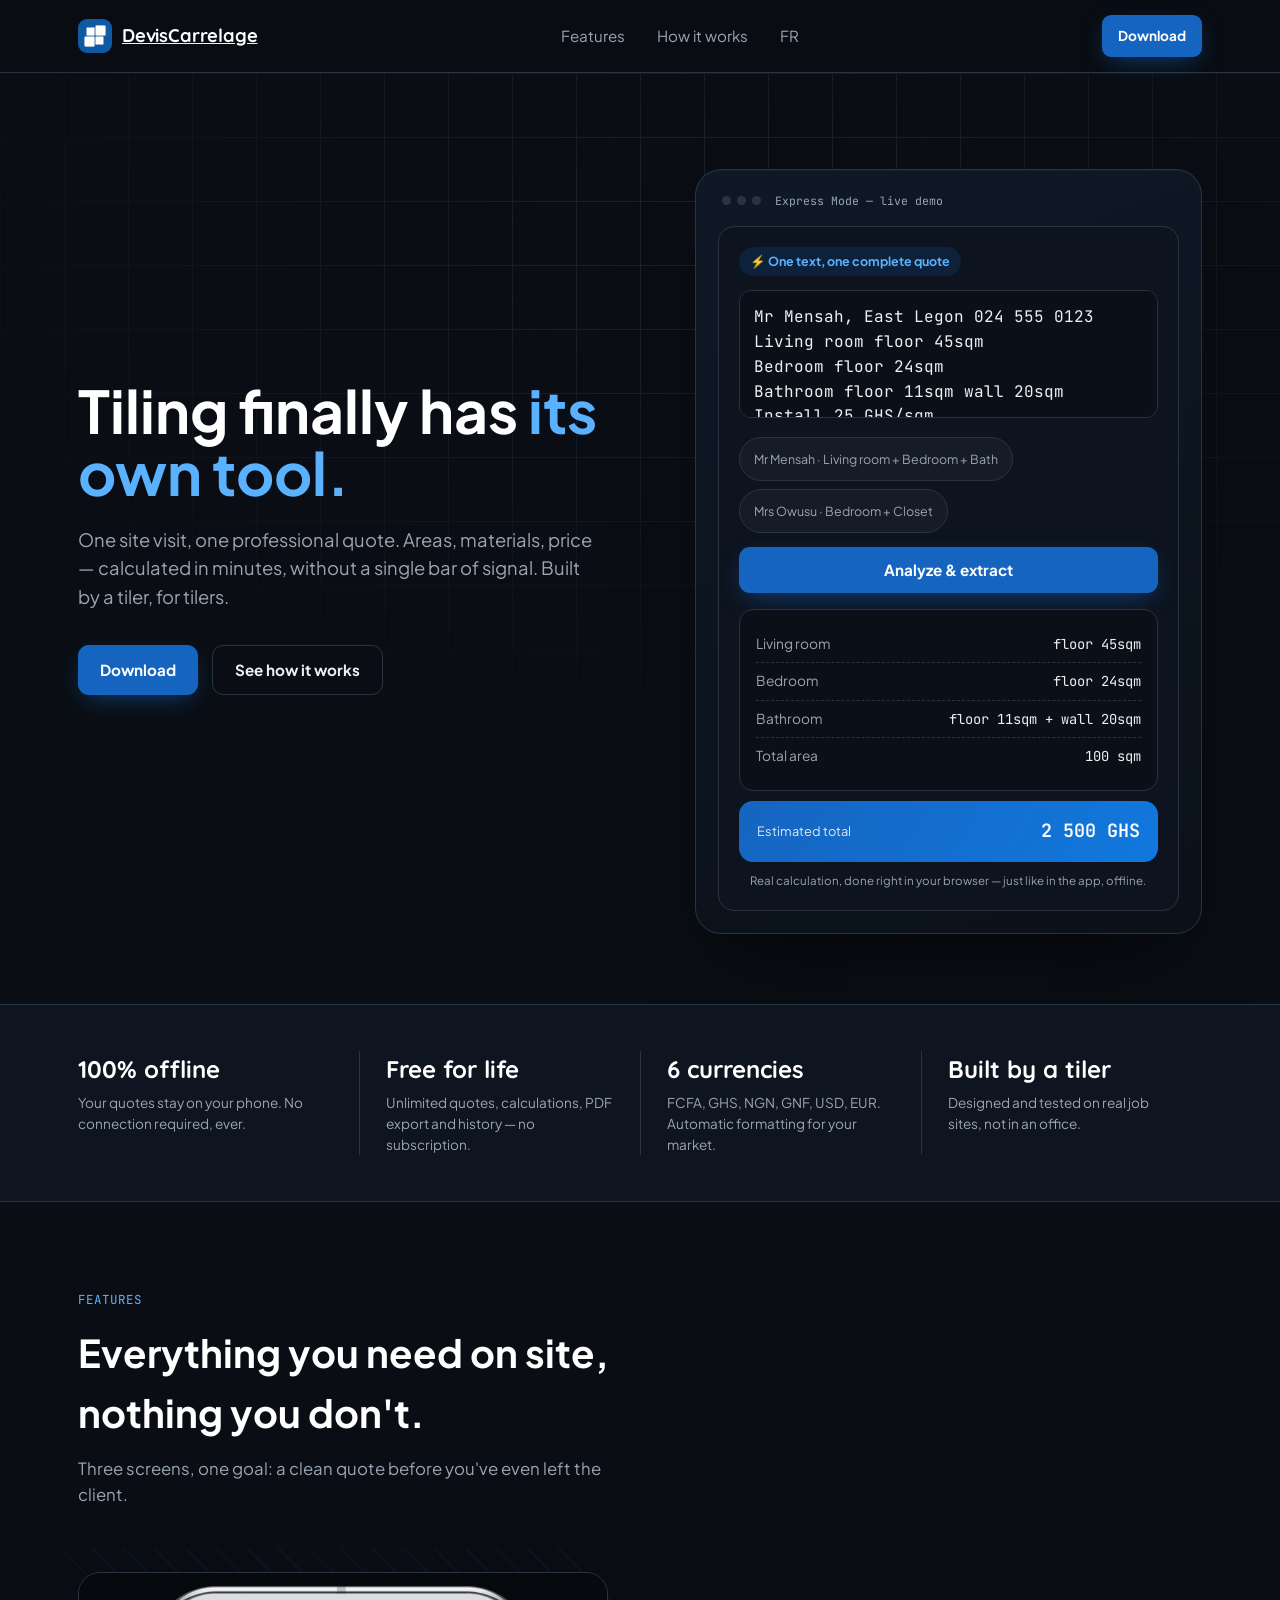
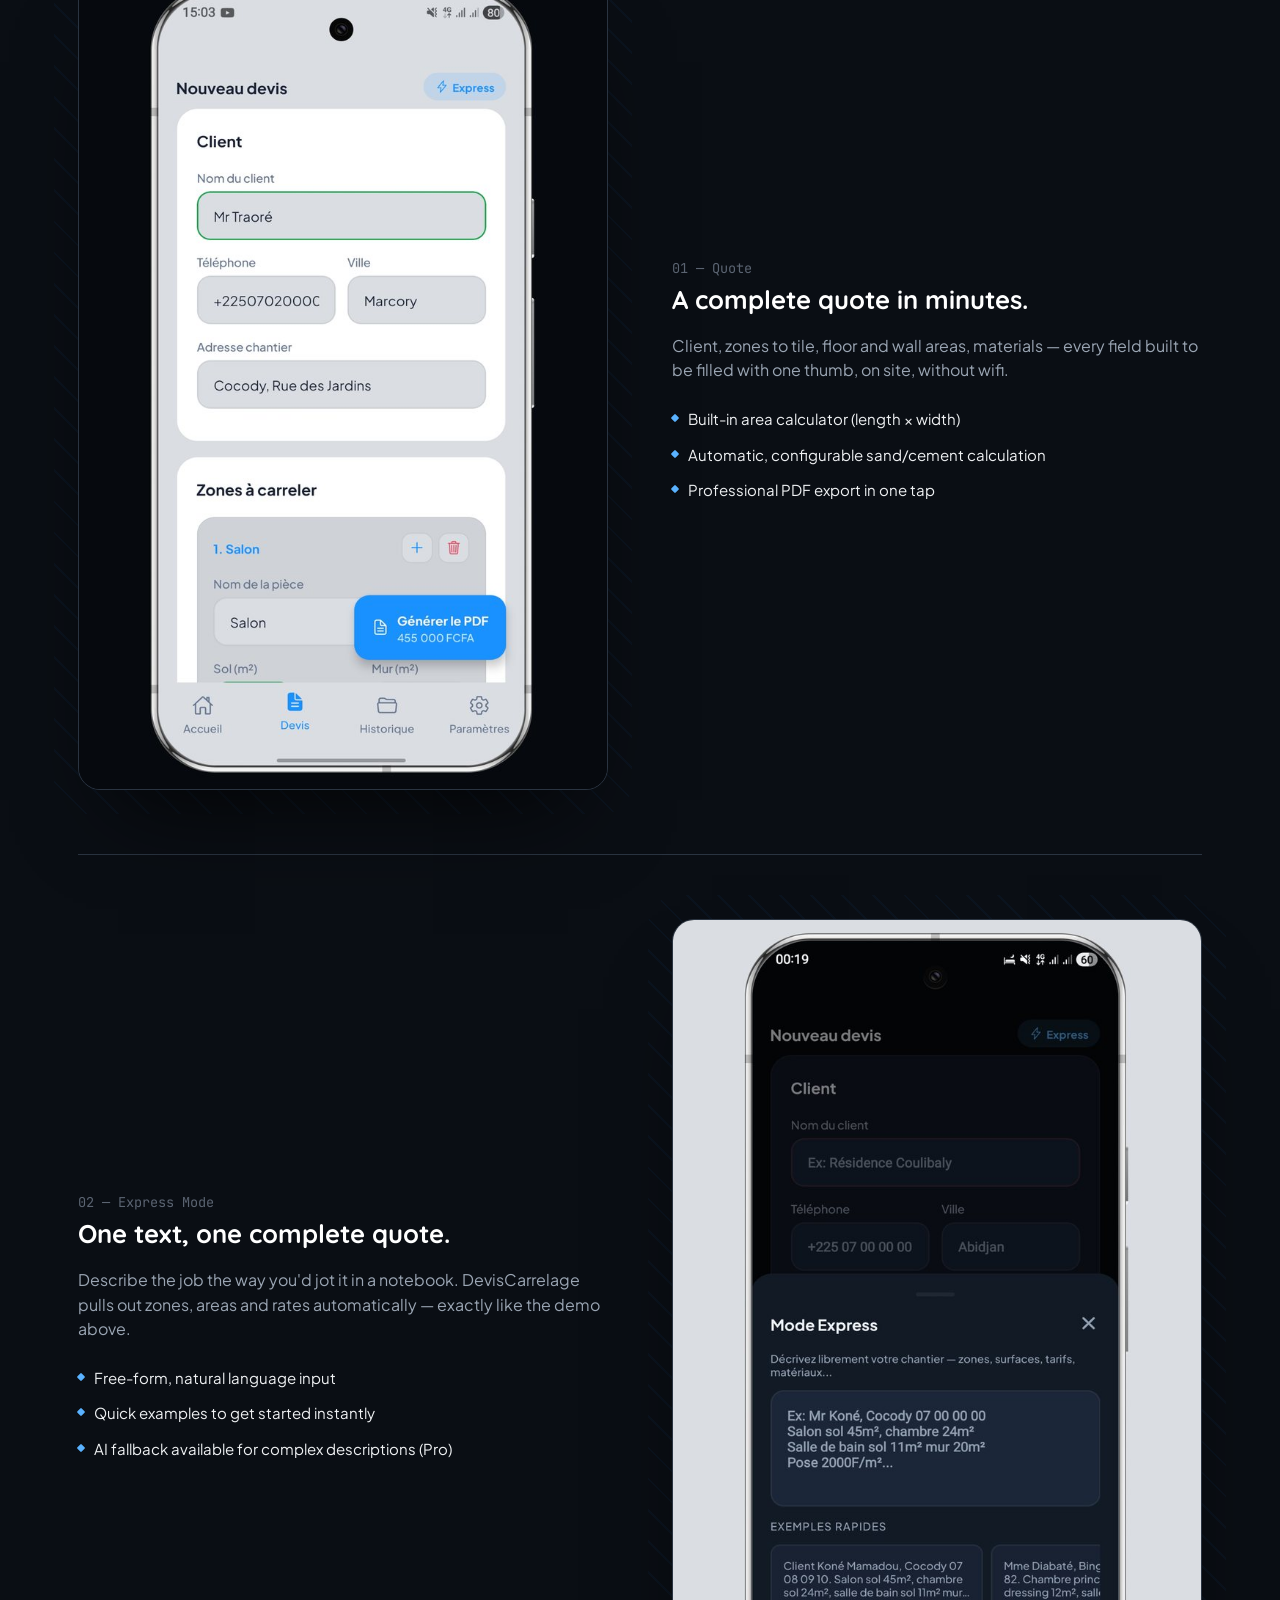
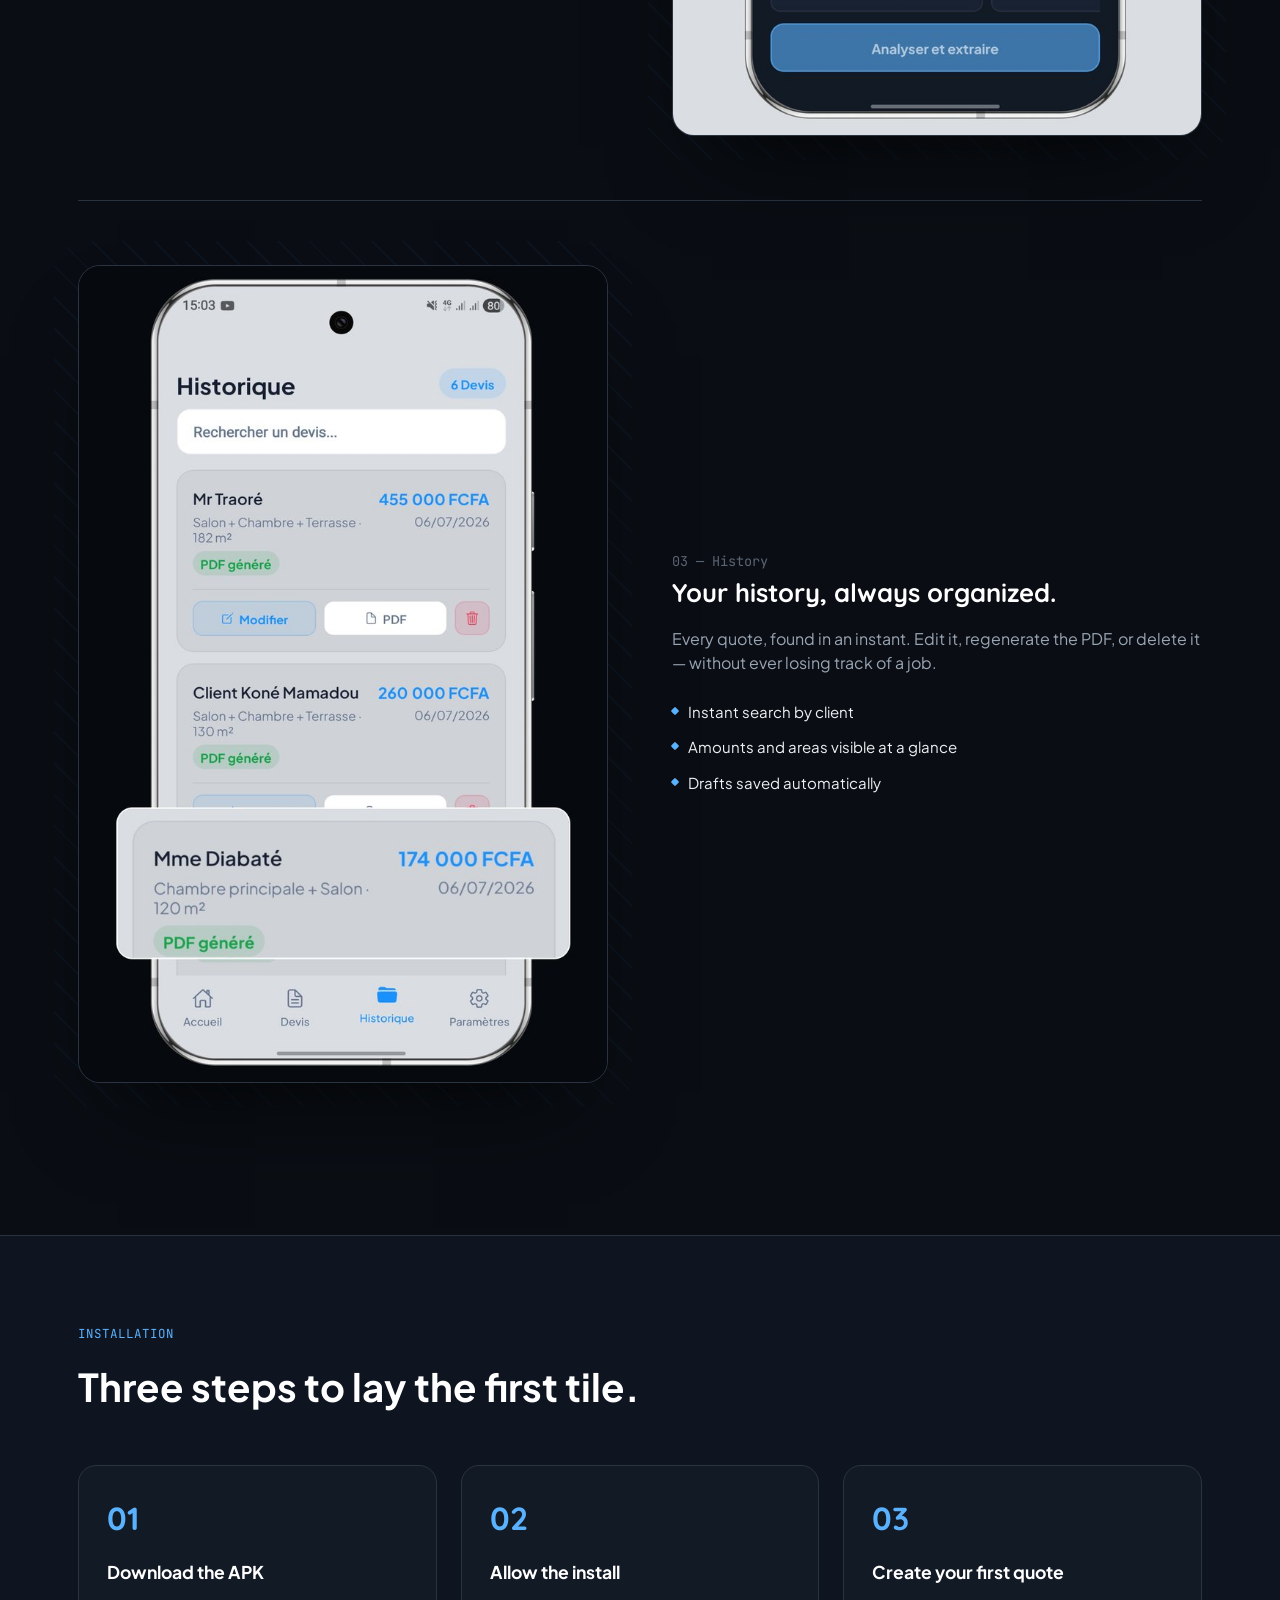
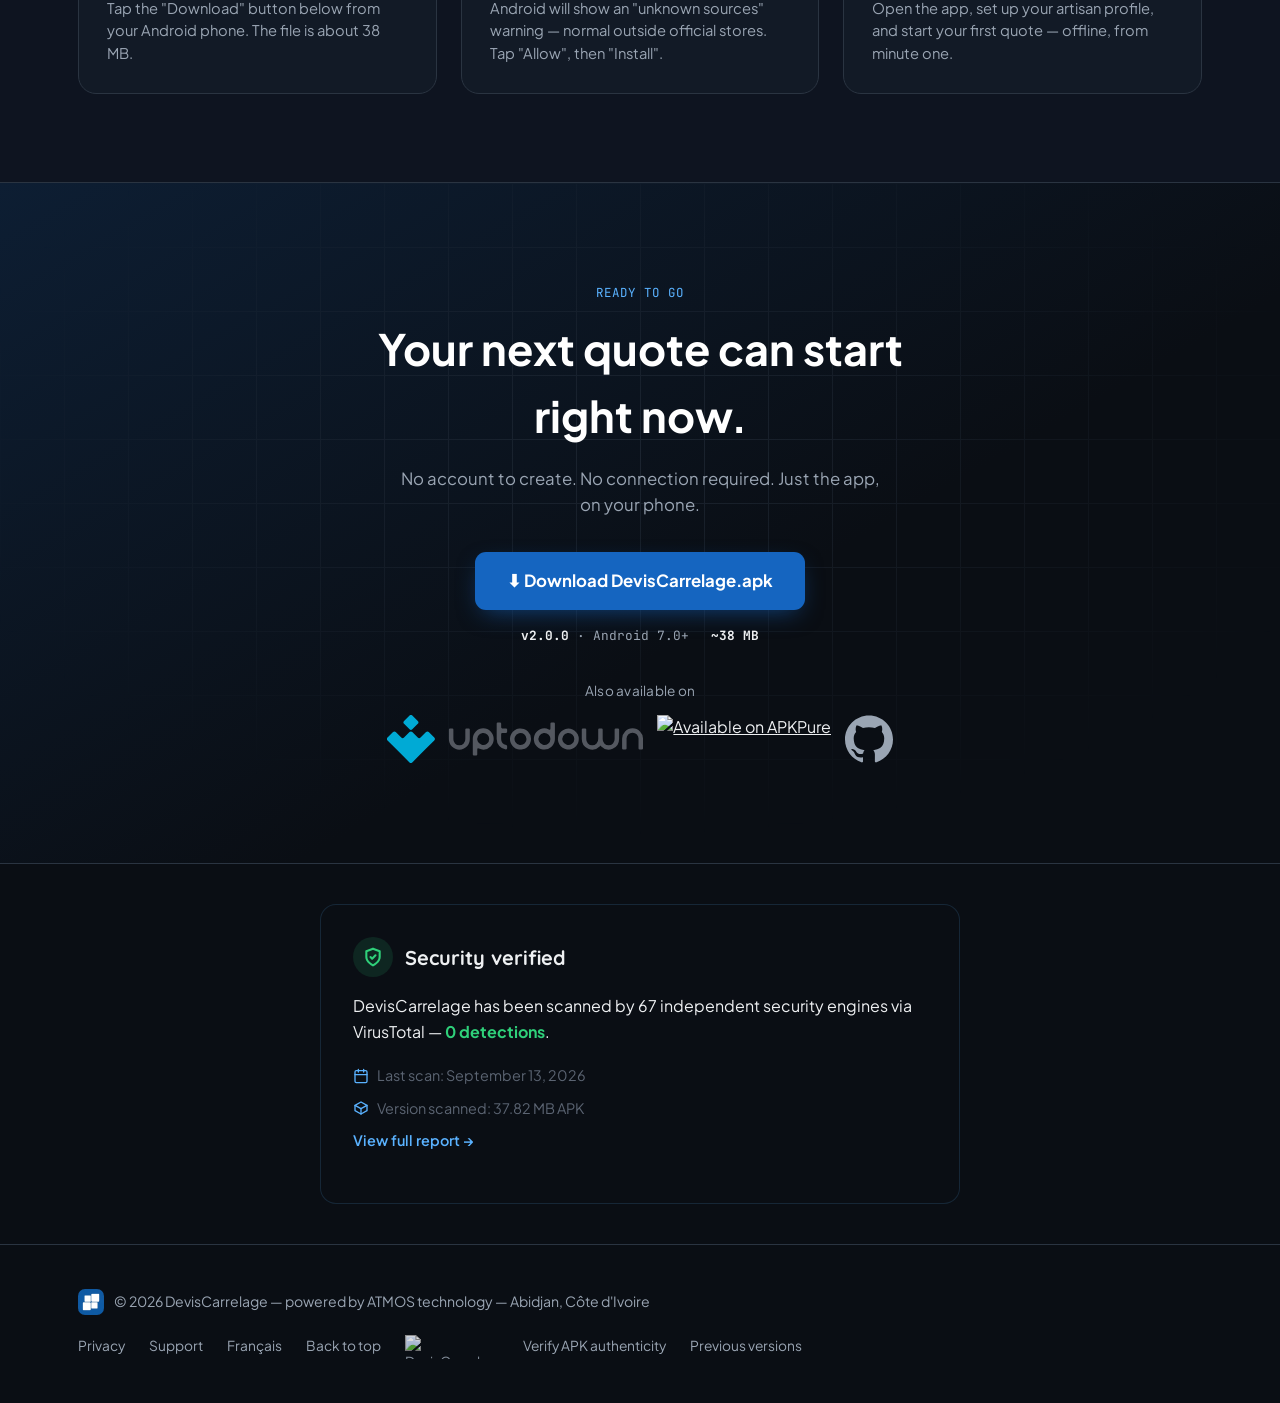
==== index.html @ 0fd26076 "Add files via upload" ====
<!DOCTYPE html>
<html lang="fr">
<head>
<meta charset="UTF-8">
<meta name="viewport" content="width=device-width, initial-scale=1.0">
<title>DevisCarrelage — Le carrelage a enfin son outil</title>
<meta name="description" content="DevisCarrelage transforme une visite de chantier en devis professionnel. Hors ligne, multi-devises, gratuit. Fait par un carreleur, pour les carreleurs.">
<link rel="canonical" href="https://draymondo.github.io/deviscarrelage-site/">
<meta name="theme-color" content="#1565c0">

<meta property="og:title" content="DevisCarrelage — Le carrelage a enfin son outil">
<meta property="og:description" content="Devis professionnel en quelques minutes, hors ligne, multi-devises. Gratuit. Fait par un carreleur, pour les carreleurs.">
<meta property="og:image" content="https://draymondo.github.io/deviscarrelage-site/assets/feature-graphic.png">
<meta property="og:image:width" content="1200">
<meta property="og:image:height" content="630">
<meta property="og:image:alt" content="DevisCarrelage — Devis de carrelage, en un instant">
<meta property="og:url" content="https://draymondo.github.io/deviscarrelage-site/">
<meta property="og:site_name" content="DevisCarrelage">
<meta property="og:type" content="website">
<meta property="og:locale" content="fr_FR">
<meta name="twitter:card" content="summary_large_image">

<link rel="icon" type="image/svg+xml" href="assets/favicon.svg">
<link rel="icon" type="image/png" sizes="32x32" href="assets/favicon-32x32.png">
<link rel="apple-touch-icon" sizes="180x180" href="assets/apple-touch-icon.png">
<link rel="manifest" href="site.webmanifest">

<script type="application/ld+json">
{
  "@context": "https://schema.org",
  "@type": "SoftwareApplication",
  "name": "DevisCarrelage",
  "description": "Devis de carrelage professionnel en quelques minutes, hors ligne, multi-devises, gratuit.",
  "applicationCategory": "BusinessApplication",
  "operatingSystem": "Android",
  "offers": {
    "@type": "Offer",
    "price": "0",
    "priceCurrency": "XOF"
  }
}
</script>

<link rel="preconnect" href="https://fonts.googleapis.com">
<link rel="preconnect" href="https://fonts.gstatic.com" crossorigin>
<link href="https://fonts.googleapis.com/css2?family=Quicksand:wght@500;600;700&family=Plus+Jakarta+Sans:ital,wght@0,400;0,500;0,600;0,700;0,800;1,400&family=JetBrains+Mono:wght@400;500;600&display=swap" rel="stylesheet">
<link rel="stylesheet" href="css/styles.css">
</head>
  
<body>
  <script type="module">
  
  import { initializeApp } from "https://www.gstatic.com/firebasejs/12.16.0/firebase-app.js";
  import { getAnalytics } from "https://www.gstatic.com/firebasejs/12.16.0/firebase-analytics.js";


  const firebaseConfig = {
    apiKey: "AIzaSyCxIyC6GrrvquyfzNs_tpM2Y1fc9B61D0U",
    authDomain: "deviscarrelage-1078b.firebaseapp.com",
    projectId: "deviscarrelage-1078b",
    storageBucket: "deviscarrelage-1078b.firebasestorage.app",
    messagingSenderId: "67278960186",
    appId: "1:67278960186:web:30c41aecda69907858a703",
    measurementId: "G-K8M9WVDPBG"
  };

  // Initialize Firebase
  const app = initializeApp(firebaseConfig);
  const analytics = getAnalytics(app);
</script>

<header>
  <nav class="wrap">
    <a href="#top" class="brand">
      <img src="assets/apple-touch-icon.png" alt="DevisCarrelage" width="34" height="34">
      <span class="display" style="font-weight:700;">DevisCarrelage</span>
    </a>
    <div class="navlinks">
      <a href="#fonctionnalites">Fonctionnalités</a>
      <a href="#comment">Comment ça marche</a>
      <a href="en/" data-lang-switch="en" class="lang-switch">EN</a>
    </div>
    <a href="#telecharger" class="btn btn-primary btn-sm">Télécharger</a>
  </nav>
</header>

<main id="top">

  <!-- HERO -->
  <section class="hero">
    <div class="tile-bg" id="tileBg"></div>
    <div class="wrap hero-grid">
      <div>
        <h1>Le carrelage a enfin <em>son outil.</em></h1>
        <p class="lede">Une visite de chantier, un devis professionnel. Surfaces, matériaux, prix — calculés en quelques minutes, sans une seule barre de réseau. Conçu par un carreleur, pour des carreleurs.</p>
        <div class="hero-ctas">
         <a href="https://github.com/Draymondo/deviscarrelage-site/releases/download/v2.0.0/DevisCarrelage-20260914-0630.apk" class="btn btn-primary" target="_blank" rel="noopener noreferrer">Télécharger</a>
          <a href="#comment" class="btn btn-ghost">Comment ça marche</a>
        </div>
      </div>

      <div>
        <div class="demo-frame reveal" id="demoFrame">
          <div class="demo-topbar">
            <div class="lights"><span></span><span></span><span></span></div>
            <span class="label">Mode Express — démo en direct</span>
          </div>
          <div class="demo-screen">
            <span class="tag">⚡ Un texte, un devis complet</span>
            <textarea class="demo-textarea" id="demoInput" spellcheck="false">Mr Koné, Cocody 07 00 00 00
Salon sol 45m²
Chambre sol 24m²
Salle de bain sol 11m² mur 20m²
Pose 2000F/m²</textarea>
            <div class="demo-examples">
              <button class="chip" data-ex="1">Mr Koné · Salon + Chambre + SDB</button>
              <button class="chip" data-ex="2">Mme Diabaté · Chambre + Dressing</button>
            </div>
            <button class="btn btn-primary demo-analyze" id="demoBtn">Analyser et extraire</button>

            <div class="demo-result" id="demoResult">
              <div class="devis-card" id="demoCard"></div>
              <div class="devis-total">
                <span class="n">Total estimé</span>
                <span class="v" id="demoTotal">—</span>
              </div>
            </div>
            <div class="demo-hint">Calcul réel effectué dans votre navigateur — comme dans l'app, hors ligne.</div>
          </div>
        </div>
      </div>
    </div>
  </section>

  <!-- TRUST BAND -->
  <div class="trust-band">
    <div class="wrap trust-grid">
      <div class="trust-item">
        <div class="big">100 % hors ligne</div>
        <div class="small">Vos devis restent sur votre téléphone. Aucune connexion requise, jamais.</div>
      </div>
      <div class="trust-item">
        <div class="big">Gratuit à vie</div>
        <div class="small">Devis illimités, calculs, export PDF et historique — sans abonnement.</div>
      </div>
      <div class="trust-item">
        <div class="big">6 devises</div>
        <div class="small">FCFA, GHS, NGN, GNF, USD, EUR. Formatage automatique selon votre marché.</div>
      </div>
      <div class="trust-item">
        <div class="big">Par un carreleur</div>
        <div class="small">Conçu et testé sur de vrais chantiers, pas dans un bureau.</div>
      </div>
    </div>
  </div>

  <!-- FEATURES -->
  <section class="section" id="fonctionnalites">
    <div class="wrap">
      <span class="kicker">Fonctionnalités</span>
      <h2>Tout ce qu'il faut sur le chantier, rien de superflu.</h2>
      <p class="intro">Trois écrans, un seul objectif : sortir un devis propre avant même d'avoir quitté le client.</p>

      <div class="feature-row reveal">
        <div class="fphone"><img src="assets/devis-phone.jpg" alt="Écran de création de devis DevisCarrelage" loading="lazy"></div>
        <div class="ftext">
          <span class="fnum">01 — Devis</span>
          <h3>Un devis complet en quelques minutes.</h3>
          <p>Client, zones à carreler, surfaces sol et mur, matériaux — chaque champ pensé pour être rempli d'un doigt, sur un chantier, sans wifi.</p>
          <ul>
            <li>Calculatrice de surface intégrée (longueur × largeur)</li>
            <li>Calcul automatique sable / ciment configurable</li>
            <li>Export PDF professionnel en un tap</li>
          </ul>
        </div>
      </div>

      <div class="feature-row rev reveal">
        <div class="fphone"><img src="assets/express-phone.jpg" alt="Mode Express DevisCarrelage" loading="lazy"></div>
        <div class="ftext">
          <span class="fnum">02 — Mode Express</span>
          <h3>Un texte, un devis complet.</h3>
          <p>Décrivez le chantier comme vous le noteriez sur un carnet. DevisCarrelage extrait zones, surfaces et tarifs automatiquement — exactement comme la démo ci-dessus.</p>
          <ul>
            <li>Saisie libre en langage naturel</li>
            <li>Exemples rapides pour démarrer instantanément</li>
            <li>Fallback IA disponible pour les descriptions complexes (Pro)</li>
          </ul>
        </div>
      </div>

      <div class="feature-row reveal">
        <div class="fphone"><img src="assets/historique-phone.jpg" alt="Historique des devis DevisCarrelage" loading="lazy"></div>
        <div class="ftext">
          <span class="fnum">03 — Historique</span>
          <h3>Votre historique, toujours organisé.</h3>
          <p>Tous vos devis, retrouvables en un instant. Modifiez, régénérez le PDF ou supprimez — sans jamais perdre le fil d'un chantier.</p>
          <ul>
            <li>Recherche instantanée par client</li>
            <li>Montants et surfaces visibles d'un coup d'œil</li>
            <li>Sauvegarde automatique de vos brouillons</li>
          </ul>
        </div>
      </div>
    </div>
  </section>

  <!-- HOW IT WORKS -->
  <section class="section grout" id="comment" style="background:var(--fond-2);">
    <div class="wrap">
      <span class="kicker">Installation</span>
      <h2>Trois étapes pour poser la première pierre.</h2>
      <div class="steps">
        <div class="step">
          <span class="num">01</span>
          <h4>Téléchargez l'APK</h4>
          <p>Appuyez sur le bouton "Télécharger" ci-dessous depuis votre téléphone Android. Le fichier fait environ 38 Mo.</p>
        </div>
        <div class="step">
          <span class="num">02</span>
          <h4>Autorisez l'installation</h4>
          <p>Android affichera un avertissement pour les sources inconnues — c'est normal hors des stores officiels. Appuyez sur "Autoriser" puis "Installer".</p>
        </div>
        <div class="step">
          <span class="num">03</span>
          <h4>Créez votre premier devis</h4>
          <p>Ouvrez l'app, renseignez votre profil artisan, et lancez votre premier devis — hors ligne, dès la première minute.</p>
        </div>
      </div>
    </div>
  </section>

  <!-- FINAL CTA -->
  <section class="final-cta" id="telecharger">
    <div class="tile-bg on" style="mask-image:radial-gradient(ellipse 80% 80% at 50% 40%, black 0%, transparent 70%); -webkit-mask-image:radial-gradient(ellipse 80% 80% at 50% 40%, black 0%, transparent 70%);"></div>
    <div class="wrap">
      <span class="kicker">Prêt à l'emploi</span>
      <h2>Votre prochain devis peut commencer maintenant.</h2>
      <p>Aucun compte à créer. Aucune connexion requise. Juste l'application, sur votre téléphone.</p>
      <a href="https://github.com/Draymondo/deviscarrelage-site/releases/download/v2.0.0/DevisCarrelage-20260914-0630.apk" id="downloadBtn" class="btn btn-primary" style="font-size:1.05rem; padding:16px 32px;" target="_blank" rel="noopener noreferrer">⬇ Télécharger DevisCarrelage.apk</a>
      <div class="hero-meta" style="justify-content:center; margin-top:16px;">
        <span><strong>v2.0.0</strong> · Android 7.0+</span>
        <span><strong>~38 Mo</strong></span>
      </div>

      <div style="margin-top:34px;">
        <span style="display:block; font-size:.85rem; color:var(--texte-att); margin-bottom:14px; letter-spacing:.02em;">Aussi disponible sur</span>
        <div style="display:flex; flex-wrap:wrap; gap:14px; justify-content:center;">
          <a href="https://deviscarrelage.fr.uptodown.com/android" target="_blank" rel="noopener noreferrer" class="store-badge" style="display:inline-flex; align-items:center;">
            <img src="assets/uptodown.svg" alt="Disponible sur Uptodown" style="height:48px; width:auto;">
          </a>
          <a href="https://apkpure.com/deviscarrelage/com.djadoo.DevisCarrelage" target="_blank" rel="noopener noreferrer" class="store-badge" style="display:inline-flex; align-items:center;">
            <img src="https://static.apkpure.com/www/static/imgs/logo_new@2x.png" alt="Disponible sur APKPure" style="height:48px; width:auto;">
          </a>
          <a href="https://github.com/Draymondo/deviscarrelage-site/releases/tag/v2.0.0" target="_blank" rel="noopener noreferrer" class="store-badge" style="display:inline-flex; align-items:center;">
  <img src="assets/github.svg" alt="Disponible sur GitHub" style="height:48px; width:auto;">
</a>
        </div>
      </div>
    </div>
  </section>

  <section class="security-section" aria-labelledby="security-title">
  <div class="security-section__header">
    <span class="security-section__badge" aria-hidden="true">
      <svg width="20" height="20" viewBox="0 0 24 24" fill="none" stroke="currentColor" stroke-width="2.5" stroke-linecap="round" stroke-linejoin="round">
        <path d="M12 22s8-4 8-10V5l-8-3-8 3v7c0 6 8 10 8 10z"/>
        <path d="M9 12l2 2 4-4"/>
      </svg>
    </span>
    <h3 class="security-section__title" id="security-title">Sécurité vérifiée</h3>
  </div>

  <p class="security-section__lead">
    DevisCarrelage a été analysé par 67 moteurs de sécurité indépendants via VirusTotal — <strong>0 détection</strong>.
  </p>

  <div class="security-section__meta">
    <span class="security-section__meta-row">
      <svg width="16" height="16" viewBox="0 0 24 24" fill="none" stroke="currentColor" stroke-width="2" stroke-linecap="round" stroke-linejoin="round">
        <rect x="3" y="4" width="18" height="18" rx="2"/>
        <path d="M16 2v4M8 2v4M3 10h18"/>
      </svg>
     Dernière analyse : 13 septembre 2026
    </span>
    <span class="security-section__meta-row">
      <svg width="16" height="16" viewBox="0 0 24 24" fill="none" stroke="currentColor" stroke-width="2" stroke-linecap="round" stroke-linejoin="round">
        <path d="M21 8l-9-5-9 5 9 5 9-5z"/>
        <path d="M3 8v8l9 5 9-5V8"/>
        <path d="M12 13v8"/>
      </svg>
     Version analysée : APK 37,82 Mo
    </span>
  </div>
    
<a class="security-section__link" href="https://www.virustotal.com/gui/file/3f9b710fbe1fd3cbb743574bf06ee14a74bbe58e44b92fb9d76b936d2e8a488e" target="_blank" rel="noopener">
  Voir le rapport complet →
</a>
</section>

  </main>

<footer>
  <div class="wrap foot-grid">
    <div class="foot-brand">
      <img src="assets/apple-touch-icon.png" alt="DevisCarrelage" width="34" height="34">
      <span>© 2026 DevisCarrelage — powered by ATMOS technology — Abidjan, Côte d'Ivoire</span>
    </div>
    <div class="foot-links">
      <a href="https://draymondo.github.io/deviscarrelage-privacy/" target="_blank" rel="noopener">Confidentialité</a>
      <a href="mailto:support.deviscarrelage@gmail.com">Support</a>
      <a href="#top">Haut de page</a>
      <a href="https://www.saashub.com/deviscarrelage?utm_source=badge&utm_campaign=badge&utm_content=deviscarrelage&badge_variant=color&badge_kind=approved" target="_blank" rel="noopener" class="saashub-badge">
        <img src="https://cdn-b.saashub.com/img/badges/approved-color.png?v=1" alt="DevisCarrelage badge" width="94" height="24">
      </a>
      <details class="checksum-details">
        <summary>Vérifier l'authenticité de l'APK</summary>
        <div class="checksum">
          <span>Empreinte SHA-256 du certificat de signature</span>
          <code>78bea148a342a9ccd61ce21df0ed92c1c4d944d06d75e03ff186072965e37557</code>
        </div>
      </details>
     <details class="checksum-details" id="oldVersionsDetails">
  <summary>Versions précédentes</summary>
  <div class="checksum" id="oldVersionsList" style="width:min(360px, 85vw);">
    Chargement…
  </div>
</details>
    </div>
  </div>
</footer>

<script src="js/main.js" defer></script>

</body>
</html>
---- css/styles.css ----
:root{
    --fond:#0a0e14;
    --fond-2:#0e1420;
    --panneau:#121a26;
    --bleu:#1565c0;
    --bleu-clair:#5ab2ff;
    --porcelaine:#eef0f2;
    --joint:#5b6472;
    --joint-fonce:#2a3441;
    --succes:#2fd07a;
    --texte:#eef0f2;
    --texte-att:#9aa5b3;
    --radius-tile: 14px;
  }
  *{box-sizing:border-box; margin:0; padding:0;}
  html{scroll-behavior:smooth;}
  body{
    background:var(--fond);
    color:var(--texte);
    font-family:'Plus Jakarta Sans', sans-serif;
    line-height:1.55;
    overflow-x:hidden;
    -webkit-font-smoothing:antialiased;
  }
  ::selection{background:var(--bleu); color:#fff;}
  a{color:inherit;}
  img{max-width:100%; display:block;}
  .mono{font-family:'JetBrains Mono', monospace;}
  .display{font-family:'Quicksand', sans-serif; font-weight:700; letter-spacing:-0.01em;}

  :focus-visible{outline:2px solid var(--bleu-clair); outline-offset:3px; border-radius:4px;}

  /* ---------- layout helpers ---------- */
  .wrap{max-width:1180px; margin:0 auto; padding:0 28px;}
  .grout{border-top:1px solid var(--joint-fonce);}

  /* ---------- tile grid background ---------- */
  .tile-bg{
    position:absolute; inset:0;
    background-image:
      linear-gradient(var(--joint-fonce) 1px, transparent 1px),
      linear-gradient(90deg, var(--joint-fonce) 1px, transparent 1px);
    background-size: 64px 64px;
    opacity:0;
    mask-image: radial-gradient(ellipse 90% 70% at 60% 20%, black 10%, transparent 75%);
    -webkit-mask-image: radial-gradient(ellipse 90% 70% at 60% 20%, black 10%, transparent 75%);
    transition: opacity 1.4s ease;
    pointer-events:none;
  }
  .tile-bg.on{opacity:.55;}

  /* ---------- nav ---------- */
  header{
    position:sticky; top:0; z-index:50;
    background:rgba(10,14,20,.72);
    backdrop-filter:blur(10px);
    border-bottom:1px solid var(--joint-fonce);
  }
  nav.wrap{display:flex; align-items:center; justify-content:space-between; height:72px;}
  .brand{display:flex; align-items:center; gap:10px; font-size:1.15rem;}
  .brand img{width:34px; height:34px; border-radius:9px;}
  .brand span{color:#fff;}
  .navlinks{display:flex; gap:32px; font-size:.95rem; color:var(--texte-att);}
  .navlinks a{text-decoration:none; transition:color .2s;}
  .navlinks a:hover{color:#fff;}
  .btn{
    display:inline-flex; align-items:center; justify-content:center; gap:8px;
    font-family:'Plus Jakarta Sans', sans-serif; font-weight:700; font-size:.95rem;
    padding:12px 22px; min-height:46px; border-radius:11px; cursor:pointer; border:none;
    text-decoration:none; transition:transform .15s ease, box-shadow .2s ease, background .2s ease;
    white-space:nowrap;
  }
  .btn-primary{background:var(--bleu); color:#fff; box-shadow:0 8px 24px -8px rgba(21,101,192,.65);}
  .btn-primary:hover{background:#1a72d6; transform:translateY(-1px);}
  .btn-primary:active{transform:translateY(0);}
  .btn-ghost{background:transparent; color:var(--texte); border:1px solid var(--joint-fonce);}
  .btn-ghost:hover{border-color:var(--joint); background:rgba(255,255,255,.03);}
  .btn-sm{padding:9px 16px; min-height:42px; font-size:.85rem; border-radius:9px;}

  /* ---------- hero ---------- */
  .hero{position:relative; padding:96px 0 70px; overflow:hidden;}
  .hero-grid{display:grid; grid-template-columns:1.05fr .95fr; gap:56px; align-items:center; position:relative; z-index:2;}
  h1{
    font-size:clamp(2.4rem, 4.6vw, 3.7rem); line-height:1.05; color:#fff; margin-bottom:22px;
  }
  h1 em{font-style:normal; color:var(--bleu-clair);}
  .hero p.lede{font-size:1.15rem; color:var(--texte-att); max-width:520px; margin-bottom:34px;}
  .hero-ctas{display:flex; gap:14px; flex-wrap:wrap; margin-bottom:28px;}
  .hero-meta{display:flex; gap:22px; flex-wrap:wrap; font-family:'JetBrains Mono', monospace; font-size:.8rem; color:var(--texte-att);}
  .hero-meta strong{color:var(--texte);}

  /* ---------- signature: live demo phone ---------- */
  .demo-frame{
    position:relative; background:linear-gradient(160deg,#0f1826,#0a1119);
    border:1px solid var(--joint-fonce); border-radius:26px; padding:22px;
    box-shadow:0 40px 80px -30px rgba(0,0,0,.7), inset 0 1px 0 rgba(255,255,255,.03);
  }
  .demo-topbar{display:flex; align-items:center; gap:8px; margin-bottom:16px; padding:0 4px;}
  .demo-topbar .lights{display:flex; gap:6px;}
  .demo-topbar .lights span{width:9px; height:9px; border-radius:50%; background:var(--joint-fonce);}
  .demo-topbar .label{font-family:'JetBrains Mono', monospace; font-size:.72rem; color:var(--texte-att); margin-left:6px;}
  .demo-screen{
    background:#0d1420; border-radius:16px; padding:20px; min-height:390px;
    border:1px solid var(--joint-fonce); position:relative; overflow:hidden;
  }
  .demo-screen .tag{
    display:inline-flex; align-items:center; gap:6px; font-size:.78rem; font-weight:700;
    color:var(--bleu-clair); background:rgba(21,101,192,.16); padding:5px 11px; border-radius:100px; margin-bottom:14px;
  }
  .demo-textarea{
    width:100%; min-height:128px; background:#0a0f18; border:1px solid var(--joint-fonce); border-radius:12px;
    color:var(--texte); font-family:'JetBrains Mono', monospace; font-size:16px; line-height:1.55;
    padding:14px; resize:none;
  }
  .demo-textarea:focus{outline:none; border-color:var(--bleu);}
  .demo-examples{display:flex; gap:8px; margin-top:12px; flex-wrap:wrap;}
  .chip{
    font-family:'Plus Jakarta Sans'; font-size:.78rem; color:var(--texte-att);
    background:rgba(255,255,255,.03); border:1px solid var(--joint-fonce); padding:12px 14px; min-height:44px;
    display:inline-flex; align-items:center; border-radius:100px;
    cursor:pointer; transition:.2s;
  }
  .chip:active, .btn:active{transform:scale(.98);}
  .chip:hover{border-color:var(--bleu-clair); color:#fff;}
  .demo-analyze{width:100%; margin-top:14px;}
  .demo-result{margin-top:16px; display:none;}
  .demo-result.show{display:block; animation:riseIn .5s ease both;}
  @keyframes riseIn{from{opacity:0; transform:translateY(10px);} to{opacity:1; transform:translateY(0);}}
  .devis-card{background:#0a0f18; border:1px solid var(--joint-fonce); border-radius:14px; padding:16px; margin-bottom:10px;}
  .devis-card .row{display:flex; justify-content:space-between; align-items:baseline; padding:7px 0; border-bottom:1px dashed var(--joint-fonce); font-size:.86rem;}
  .devis-card .row:last-child{border-bottom:none;}
  .devis-card .row .n{color:var(--texte-att);}
  .devis-card .row .v{font-family:'JetBrains Mono', monospace; color:var(--texte);}
  .devis-total{
    display:flex; justify-content:space-between; align-items:center;
    background:linear-gradient(120deg, var(--bleu), #1178dd); border-radius:14px; padding:16px 18px; margin-top:2px;
  }
  .devis-total .n{font-size:.8rem; color:rgba(255,255,255,.85);}
  .devis-total .v{font-family:'JetBrains Mono', monospace; font-weight:600; font-size:1.15rem; color:#fff;}
  .demo-hint{font-size:.72rem; color:var(--texte-att); margin-top:10px; text-align:center;}

  /* ---------- section heading ---------- */
  .section{padding:88px 0;}
  .kicker{
    font-family:'JetBrains Mono', monospace; font-size:.78rem; letter-spacing:.08em; text-transform:uppercase;
    color:var(--bleu-clair); margin-bottom:14px; display:block;
  }
  .section h2{font-size:clamp(1.8rem,3vw,2.5rem); color:#fff; max-width:640px; margin-bottom:14px;}
  .section p.intro{color:var(--texte-att); font-size:1.05rem; max-width:560px;}

  /* ---------- trust band ---------- */
  .trust-band{padding:46px 0; background:var(--fond-2); border-top:1px solid var(--joint-fonce); border-bottom:1px solid var(--joint-fonce);}
  .trust-grid{display:grid; grid-template-columns:repeat(4,1fr); gap:0;}
  .trust-item{padding:0 26px; border-left:1px solid var(--joint-fonce);}
  .trust-item:first-child{border-left:none; padding-left:0;}
  .trust-item .big{font-family:'Quicksand'; font-weight:700; font-size:1.5rem; color:#fff; margin-bottom:4px;}
  .trust-item .small{font-size:.85rem; color:var(--texte-att);}

  /* ---------- features (tile-laid staggered) ---------- */
  .feature-row{
    display:grid; grid-template-columns:1fr 1fr; gap:64px; align-items:center;
    padding:64px 0;
  }
  .feature-row:not(:last-child){border-bottom:1px solid var(--joint-fonce);}
  .feature-row.rev .fphone{order:2;}
  .feature-row.rev .ftext{order:1;}
  .fnum{font-family:'JetBrains Mono', monospace; color:var(--joint); font-size:.85rem; margin-bottom:10px;}
  .ftext h3{font-family:'Quicksand'; font-weight:700; font-size:1.6rem; color:#fff; margin-bottom:14px;}
  .ftext p{color:var(--texte-att); margin-bottom:18px;}
  .ftext ul{list-style:none;}
  .ftext li{display:flex; gap:10px; align-items:flex-start; padding:6px 0; font-size:.94rem; color:var(--texte);}
  .ftext li::before{content:"";width:6px; height:6px; border-radius:1px; background:var(--bleu-clair); margin-top:8px; flex-shrink:0; transform:rotate(45deg);}
  .fphone{position:relative;}
  .fphone img{
    border-radius:22px; border:1px solid var(--joint-fonce);
    box-shadow:0 50px 90px -40px rgba(0,0,0,.8);
  }
  .fphone::before{
    content:""; position:absolute; inset:-24px; z-index:-1;
    background: repeating-linear-gradient(45deg, rgba(21,101,192,.06) 0 2px, transparent 2px 22px);
    border-radius:30px;
  }

  /* reveal on scroll */
  .reveal{opacity:0; transform:translateY(26px); transition:opacity .7s ease, transform .7s ease;}
  .reveal.in{opacity:1; transform:translateY(0);}

  /* ---------- how it works (legit numbered steps) ---------- */
  .steps{display:grid; grid-template-columns:repeat(3,1fr); gap:24px; margin-top:48px;}
  .step{background:var(--panneau); border:1px solid var(--joint-fonce); border-radius:18px; padding:28px; transition:transform .25s ease, box-shadow .25s ease, border-color .25s ease;}
  .step:hover{transform:translateY(-4px); box-shadow:0 14px 28px -14px rgba(0,0,0,.5); border-color:var(--joint);}
  .step .num{
    font-family:'Quicksand'; font-weight:700; font-size:2rem; color:var(--bleu-clair);
    display:block; margin-bottom:16px;
  }
  .step h4{font-size:1.1rem; color:#fff; margin-bottom:10px;}
  .step p{color:var(--texte-att); font-size:.92rem;}
  .step-line{position:relative;}
  .steps{position:relative;}

  /* ---------- pricing tiles ---------- */
  .price-grid{display:grid; grid-template-columns:1fr 1fr; gap:24px; margin-top:48px;}
  .price-card{background:var(--panneau); border:1px solid var(--joint-fonce); border-radius:20px; padding:32px;}
  .price-card.pro{border-color:var(--bleu); background:linear-gradient(160deg, rgba(21,101,192,.14), var(--panneau) 55%);}
  .price-card .plabel{font-family:'JetBrains Mono', monospace; font-size:.78rem; text-transform:uppercase; letter-spacing:.06em; color:var(--texte-att); margin-bottom:10px;}
  .price-card.pro .plabel{color:var(--bleu-clair);}
  .price-card .pamount{font-family:'Quicksand'; font-weight:700; font-size:2.1rem; color:#fff; margin-bottom:6px;}
  .price-card .pamount span{font-size:1rem; color:var(--texte-att); font-weight:500; font-family:'Plus Jakarta Sans';}
  .price-card .pdesc{color:var(--texte-att); font-size:.9rem; margin-bottom:22px;}
  .price-card ul{list-style:none;}
  .price-card li{display:flex; gap:10px; padding:8px 0; font-size:.92rem; border-top:1px dashed var(--joint-fonce);}
  .price-card li:first-child{border-top:none;}
  .price-card li::before{content:"✓"; color:var(--succes); font-weight:700; flex-shrink:0;}
  .price-card.pro li::before{color:var(--bleu-clair);}

  /* ---------- final CTA / trust footer ---------- */
  .final-cta{
    background:linear-gradient(150deg, #0d1e33, var(--fond) 60%);
    border-top:1px solid var(--joint-fonce); border-bottom:1px solid var(--joint-fonce);
    text-align:center; padding:100px 0; position:relative; overflow:hidden;
  }
  .final-cta .wrap{position:relative; z-index:2;}
  .final-cta h2{font-size:clamp(1.9rem,3.4vw,2.7rem); color:#fff; max-width:600px; margin:0 auto 16px;}
  .final-cta p{color:var(--texte-att); max-width:480px; margin:0 auto 34px; font-size:1.05rem;}
  .store-badge{transition:transform .2s ease, opacity .2s ease;}
  .store-badge:hover{transform:translateY(-3px); opacity:.9;}

  footer{padding:44px 0; border-top:1px solid var(--joint-fonce);}
  .foot-grid{display:flex; justify-content:space-between; align-items:center; flex-wrap:wrap; gap:20px;}
  .foot-brand{display:flex; align-items:center; gap:10px; color:var(--texte-att); font-size:.88rem;}
  .foot-brand img{width:26px; height:26px; border-radius:7px;}
  .foot-links{display:flex; gap:24px; font-size:.86rem; color:var(--texte-att);}
  .foot-links a{text-decoration:none;}
  .foot-links a:hover{color:#fff;}
  .foot-links .saashub-badge{display:flex; align-items:center; opacity:.85; transition:opacity .2s ease;}
  .foot-links .saashub-badge:hover{opacity:1;}
  .foot-links .saashub-badge img{display:block; height:24px; width:auto;}
  .checksum-details{position:relative;}
  .checksum-details summary{cursor:pointer; list-style:none;}
  .checksum-details summary::-webkit-details-marker{display:none;}
  .checksum-details summary:hover{color:#fff;}
  .checksum-details[open] summary{color:#fff;}
  .checksum-details .checksum{
    position:absolute; bottom:calc(100% + 10px); right:0; z-index:10;
    display:flex; flex-direction:column; gap:6px; width:min(320px, 80vw);
    background:var(--panneau); border:1px solid var(--joint-fonce); border-radius:12px;
    padding:14px 16px; box-shadow:0 12px 28px -10px rgba(0,0,0,.6);
    font-family:'JetBrains Mono', monospace; font-size:.74rem; color:var(--texte-att);
  }
  .checksum-details .checksum code{color:var(--joint); word-break:break-all;}

   @media (max-width: 880px){
    .navlinks{display:none;}
    .hero-grid{grid-template-columns:1fr; gap:48px;}
    .trust-grid{grid-template-columns:repeat(2,1fr); gap:22px;}
    .trust-item{border-left:none; padding-left:0;}
    .feature-row, .feature-row.rev{grid-template-columns:1fr; gap:32px;}
    .feature-row.rev .fphone, .feature-row.rev .ftext{order:initial;}
    .steps{grid-template-columns:1fr;}
    .price-grid{grid-template-columns:1fr;}
    .foot-grid{flex-direction:column; align-items:flex-start;}
    .foot-links{flex-wrap:wrap; row-gap:12px;}
    .checksum-details .checksum{
      position: static;
      width: 100%;
      margin-top: 10px;
      box-shadow: none;
    }
  }
  @media (prefers-reduced-motion: reduce){
    *{animation:none !important; transition:none !important;}
  }

/* Section Sécurité */
.security-section {
  background: var(--fond);
  border: 1px solid rgba(90, 178, 255, 0.15);
  border-radius: 16px;
  padding: 32px;
  margin: 40px auto;
  max-width: 640px;
}

.security-section__header {
  display: flex;
  align-items: center;
  gap: 12px;
  margin-bottom: 16px;
}

.security-section__badge {
  display: inline-flex;
  align-items: center;
  justify-content: center;
  width: 40px;
  height: 40px;
  border-radius: 50%;
  background: rgba(47, 208, 122, 0.12);
  color: var(--succes);
  flex-shrink: 0;
}

.security-section__title {
  font-family: 'Quicksand', sans-serif;
  font-weight: 700;
  font-size: 1.25rem;
  color: var(--porcelaine);
  margin: 0;
}

.security-section__lead {
  font-family: 'Plus Jakarta Sans', sans-serif;
  color: var(--porcelaine);
  line-height: 1.6;
  margin: 0 0 20px;
}

.security-section__lead strong {
  color: var(--succes);
}

.security-section__meta {
  display: flex;
  flex-direction: column;
  gap: 10px;
  font-family: 'Plus Jakarta Sans', sans-serif;
  font-size: 0.9rem;
  color: var(--joint);
  margin-bottom: 20px;
}

.security-section__meta-row {
  display: flex;
  align-items: center;
  gap: 8px;
}

.security-section__meta-row svg {
  flex-shrink: 0;
  color: var(--bleu-clair);
}

.security-section__meta code {
  font-family: 'JetBrains Mono', monospace;
  font-size: 0.82rem;
  color: var(--bleu-clair);
  background: rgba(90, 178, 255, 0.08);
  padding: 2px 6px;
  border-radius: 4px;
  word-break: break-all;
}

.security-section__link {
  display: inline-flex;
  align-items: center;
  gap: 6px;
  font-family: 'Plus Jakarta Sans', sans-serif;
  font-weight: 600;
  color: var(--bleu-clair);
  text-decoration: none;
}

.security-section__link:hover {
  text-decoration: underline;
}
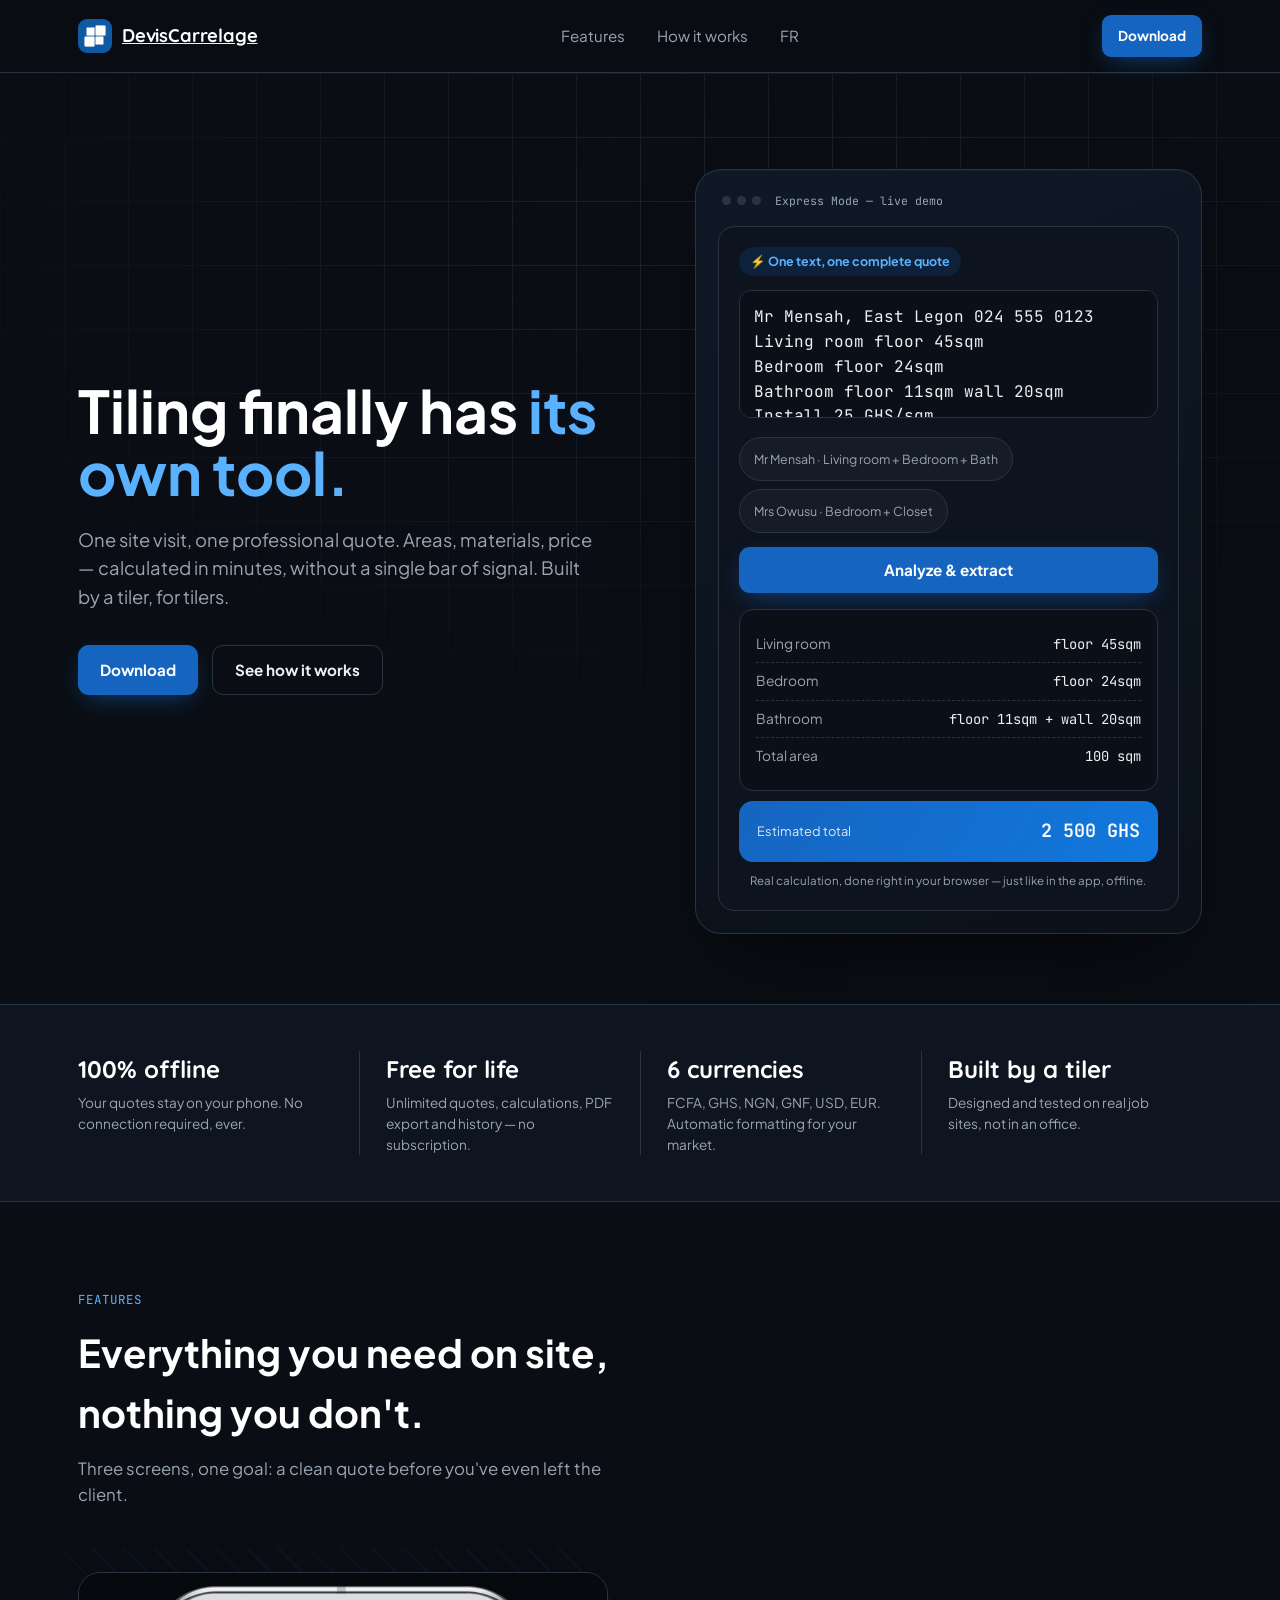
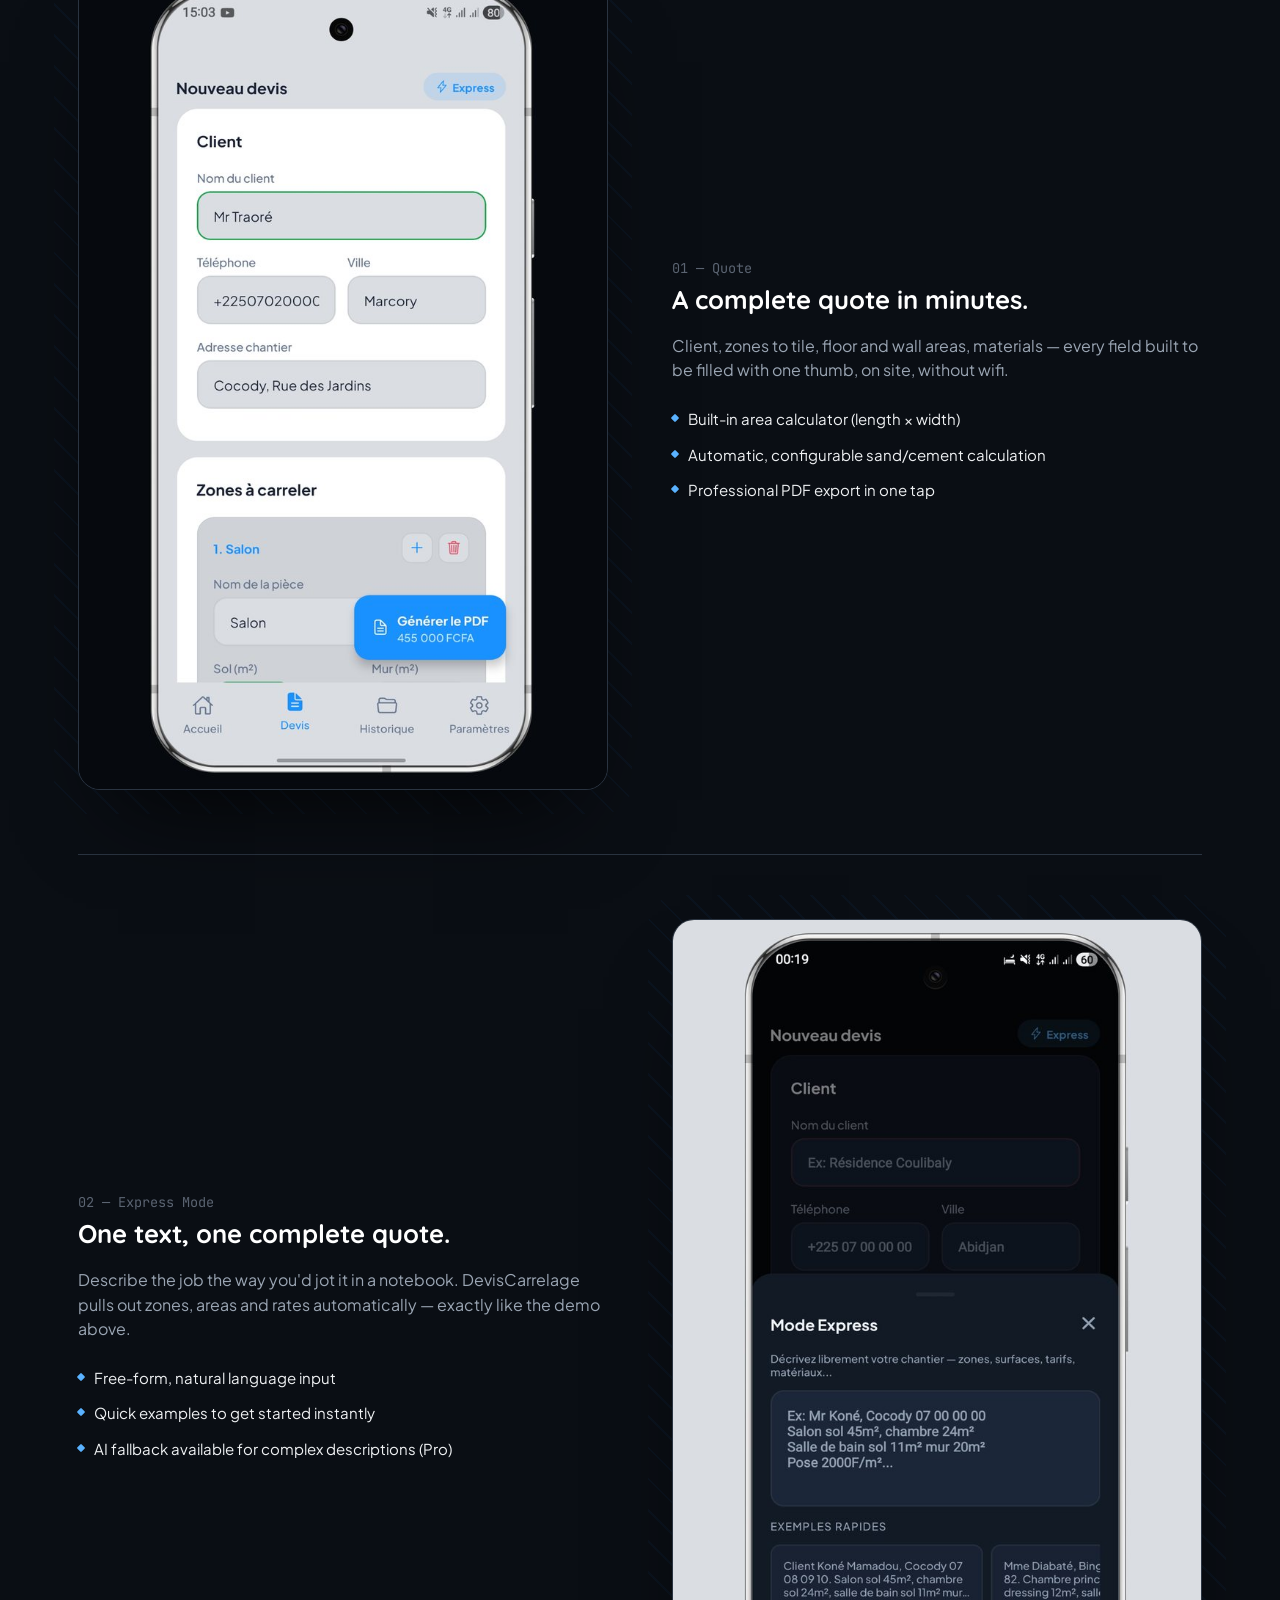
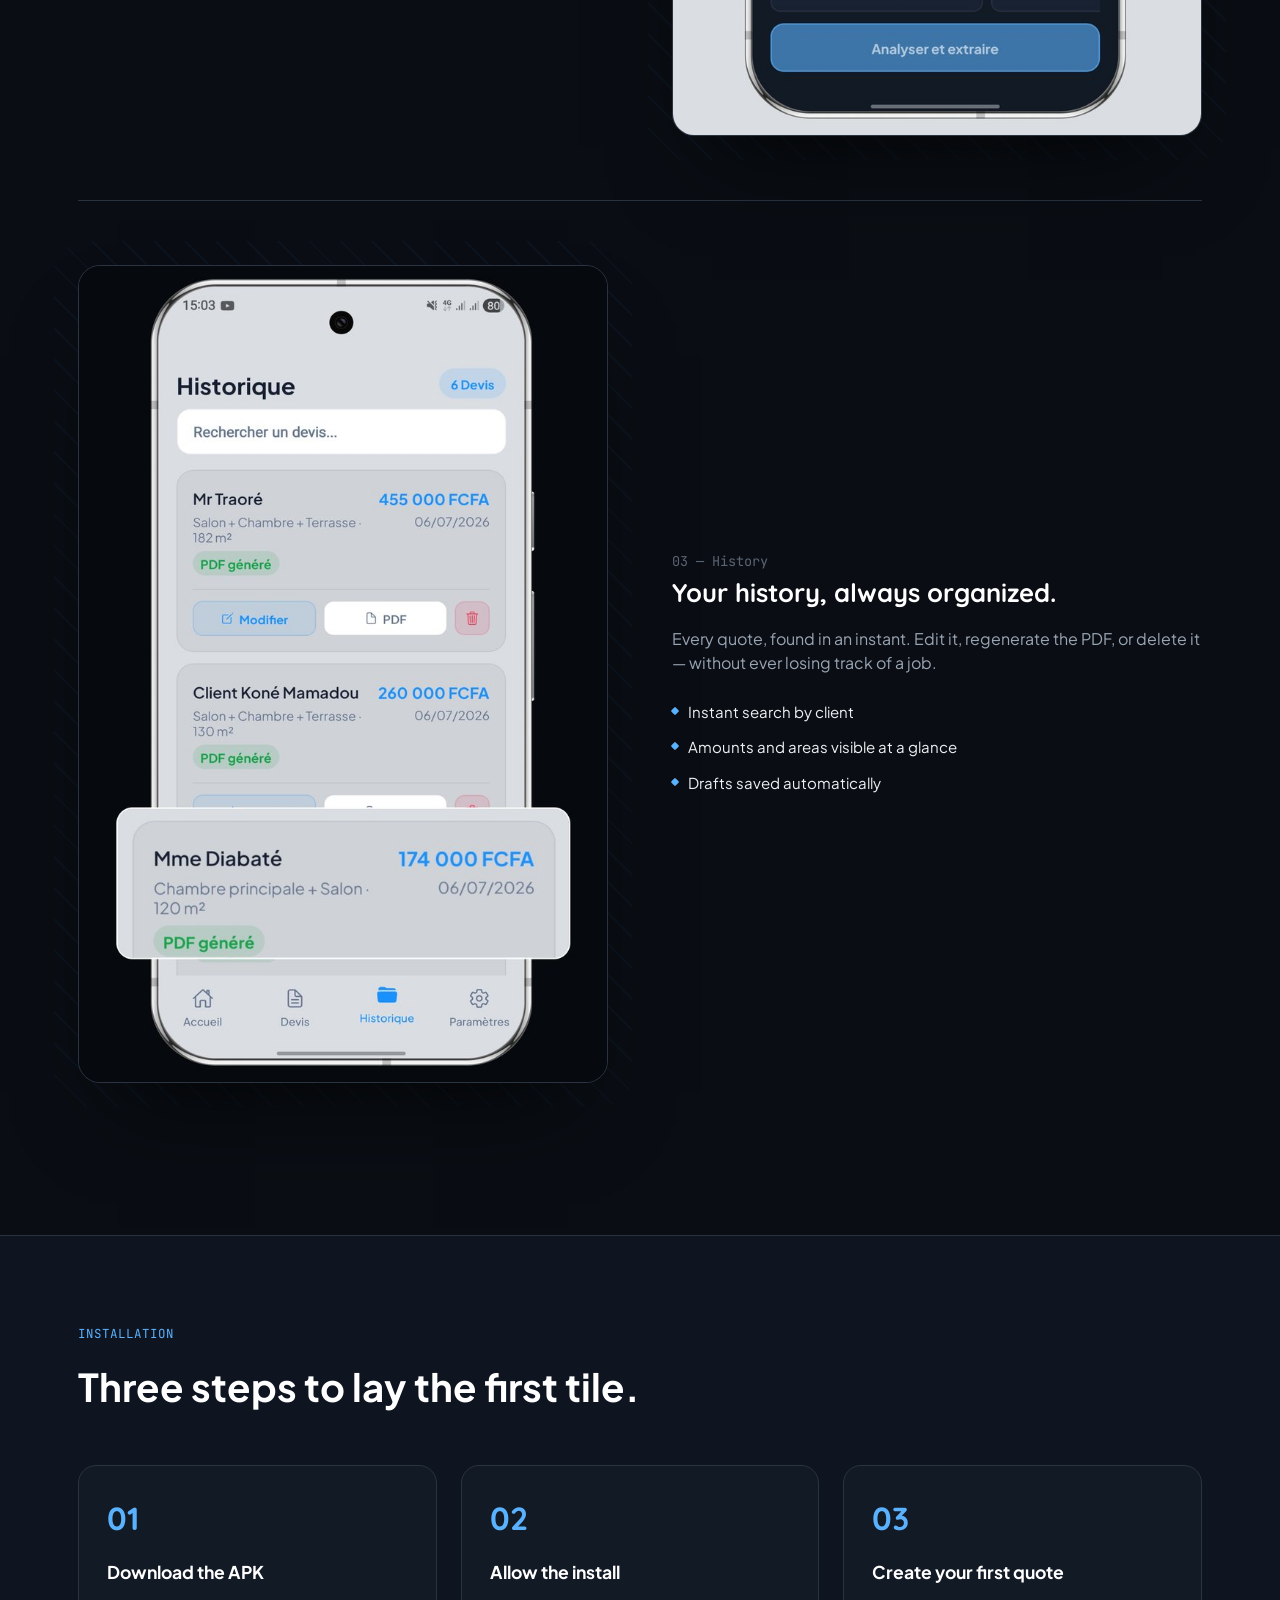
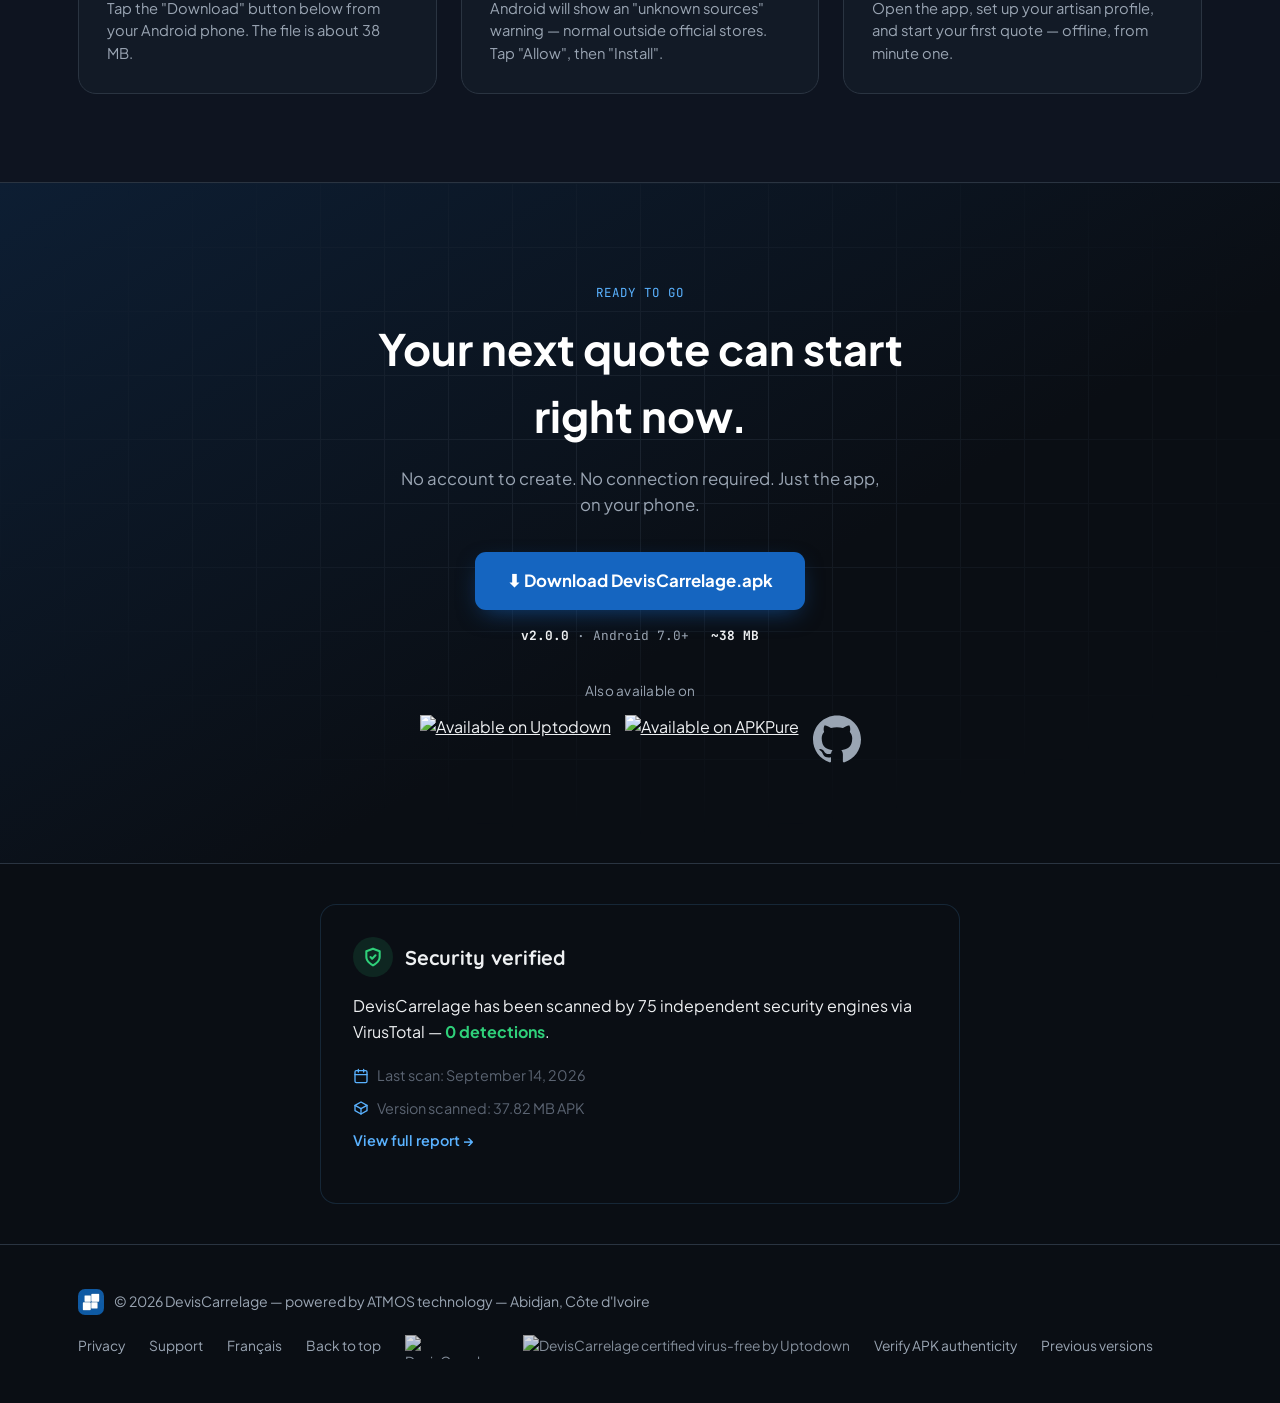
==== commit c65d975d: "chore: mise à jour analyse VirusTotal (v2.0.0)" ====
--- a/index.html
+++ b/index.html
@@ -247,7 +247,7 @@
         <span style="display:block; font-size:.85rem; color:var(--texte-att); margin-bottom:14px; letter-spacing:.02em;">Aussi disponible sur</span>
         <div style="display:flex; flex-wrap:wrap; gap:14px; justify-content:center;">
           <a href="https://deviscarrelage.fr.uptodown.com/android" target="_blank" rel="noopener noreferrer" class="store-badge" style="display:inline-flex; align-items:center;">
-            <img src="assets/uptodown.svg" alt="Disponible sur Uptodown" style="height:48px; width:auto;">
+            <img src="https://stc.utdstc.com/img/mediakit/imagotipo2.png" alt="Disponible sur Uptodown" style="height:48px; width:auto;">
           </a>
           <a href="https://apkpure.com/deviscarrelage/com.djadoo.DevisCarrelage" target="_blank" rel="noopener noreferrer" class="store-badge" style="display:inline-flex; align-items:center;">
             <img src="https://static.apkpure.com/www/static/imgs/logo_new@2x.png" alt="Disponible sur APKPure" style="height:48px; width:auto;">
@@ -272,7 +272,7 @@
   </div>
 
   <p class="security-section__lead">
-    DevisCarrelage a été analysé par 67 moteurs de sécurité indépendants via VirusTotal — <strong>0 détection</strong>.
+    DevisCarrelage a été analysé par 75 moteurs de sécurité indépendants via VirusTotal — <strong>0 détection</strong>.
   </p>
 
   <div class="security-section__meta">
@@ -281,7 +281,7 @@
         <rect x="3" y="4" width="18" height="18" rx="2"/>
         <path d="M16 2v4M8 2v4M3 10h18"/>
       </svg>
-     Dernière analyse : 13 septembre 2026
+     Dernière analyse : 14 septembre 2026
     </span>
     <span class="security-section__meta-row">
       <svg width="16" height="16" viewBox="0 0 24 24" fill="none" stroke="currentColor" stroke-width="2" stroke-linecap="round" stroke-linejoin="round">
@@ -313,6 +313,9 @@
       <a href="https://www.saashub.com/deviscarrelage?utm_source=badge&utm_campaign=badge&utm_content=deviscarrelage&badge_variant=color&badge_kind=approved" target="_blank" rel="noopener" class="saashub-badge">
         <img src="https://cdn-b.saashub.com/img/badges/approved-color.png?v=1" alt="DevisCarrelage badge" width="94" height="24">
       </a>
+      <a href="https://deviscarrelage.fr.uptodown.com/android" target="_blank" rel="noopener" class="saashub-badge">
+        <img src="https://stc.utdstc.com/img/mediakit/certified-free.png" alt="DevisCarrelage certifié sans virus par Uptodown">
+      </a>
       <details class="checksum-details">
         <summary>Vérifier l'authenticité de l'APK</summary>
         <div class="checksum">
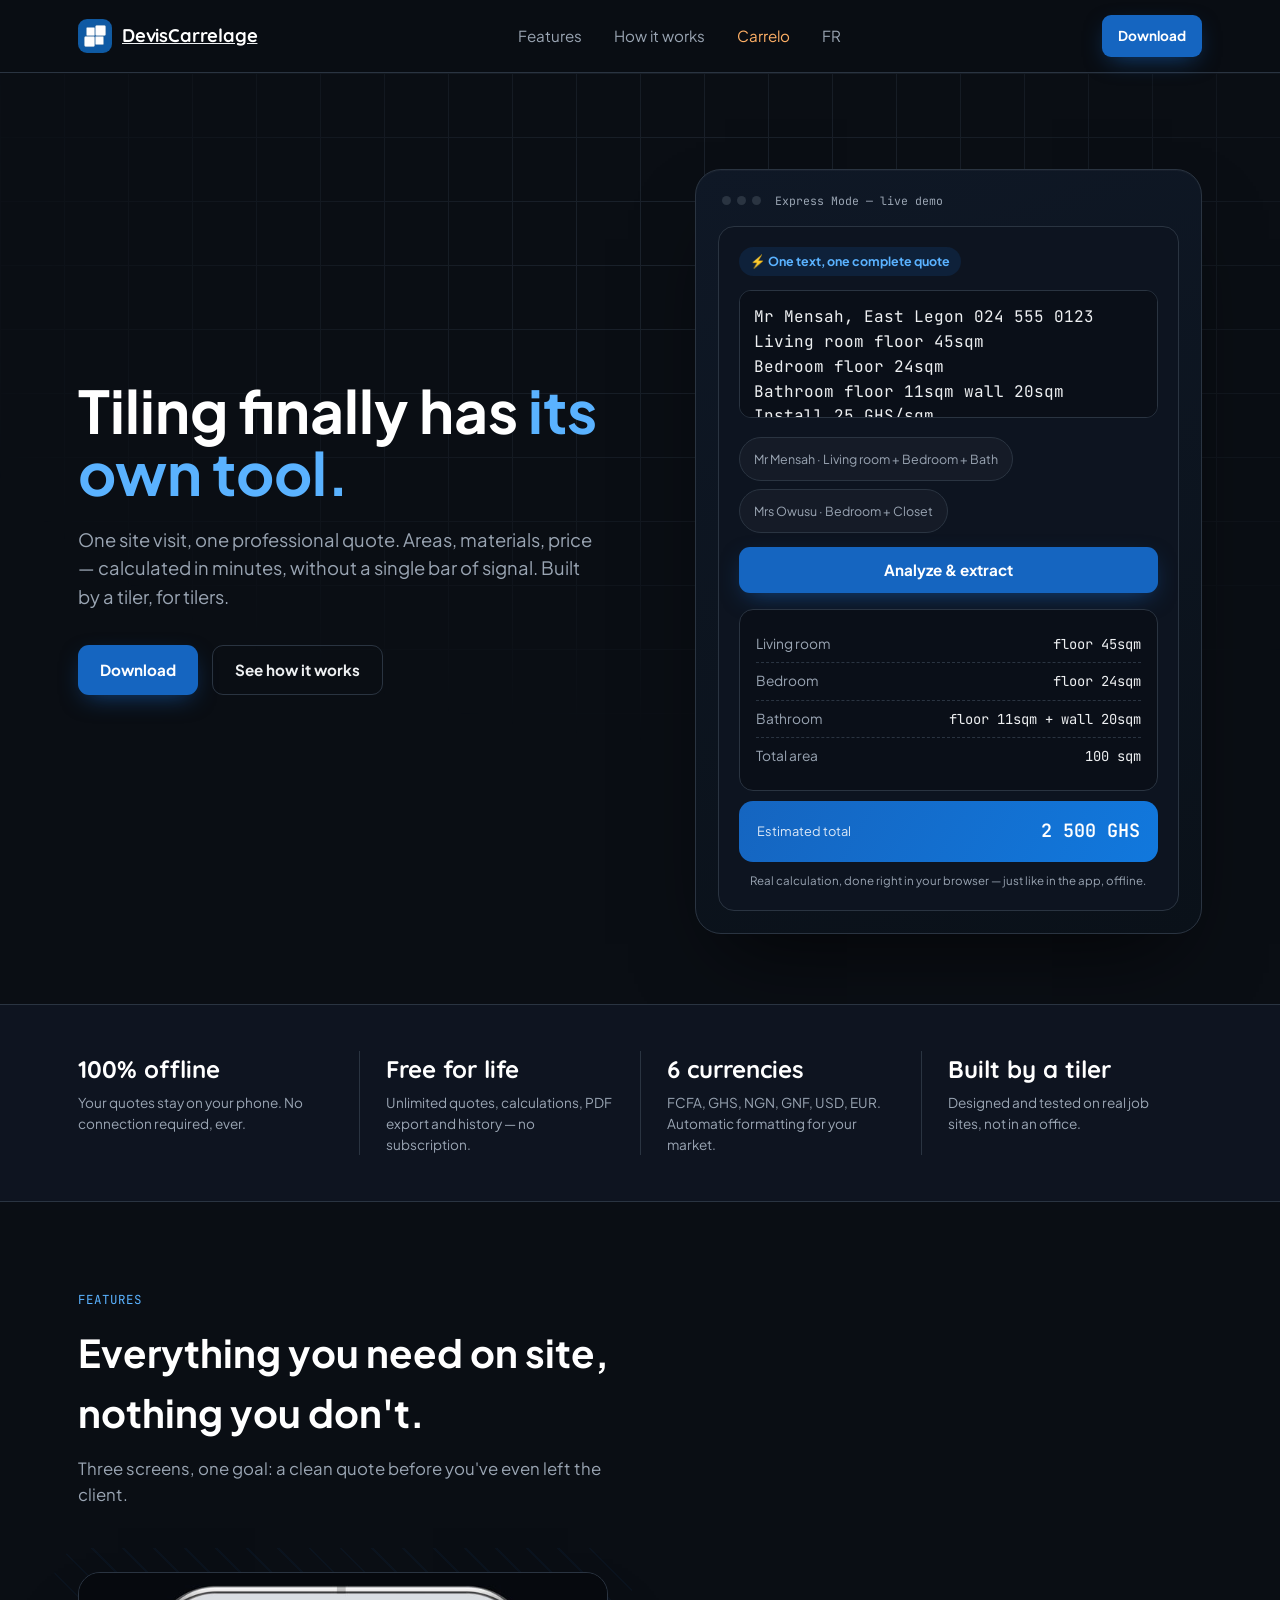
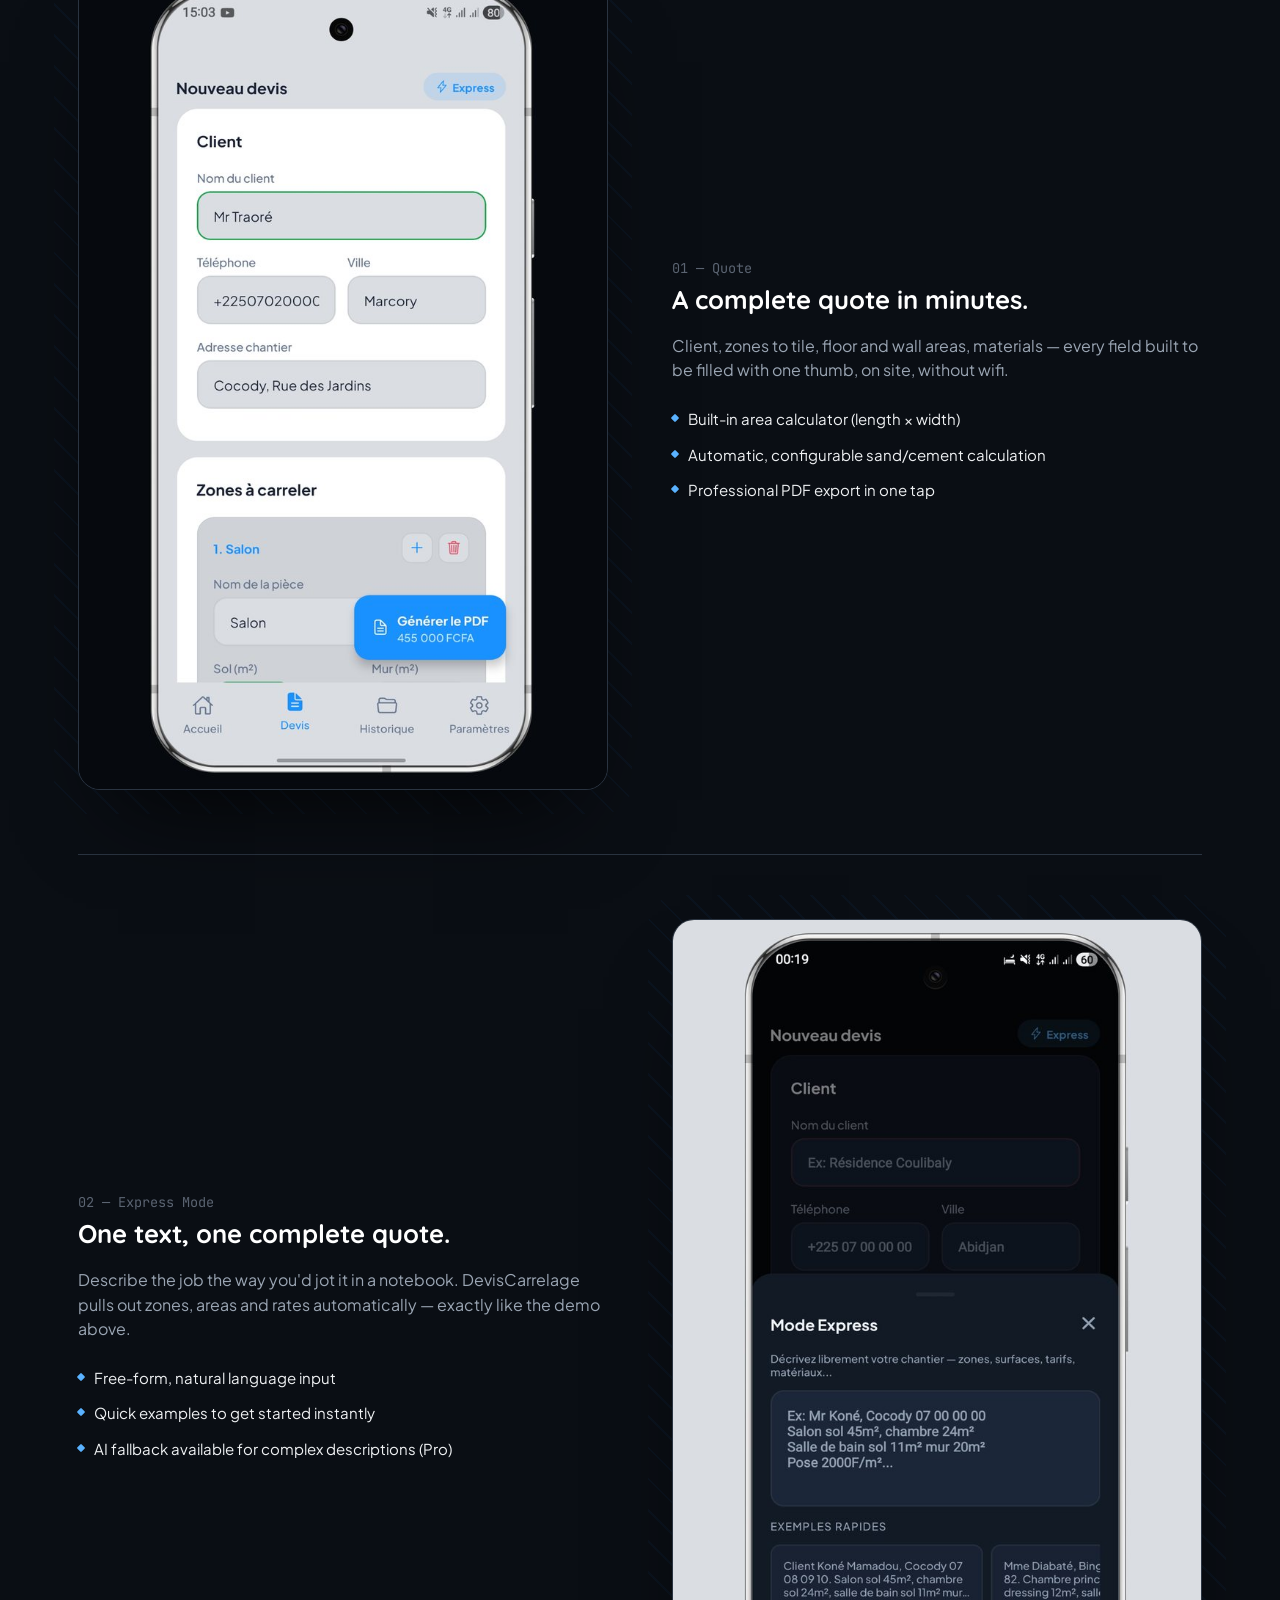
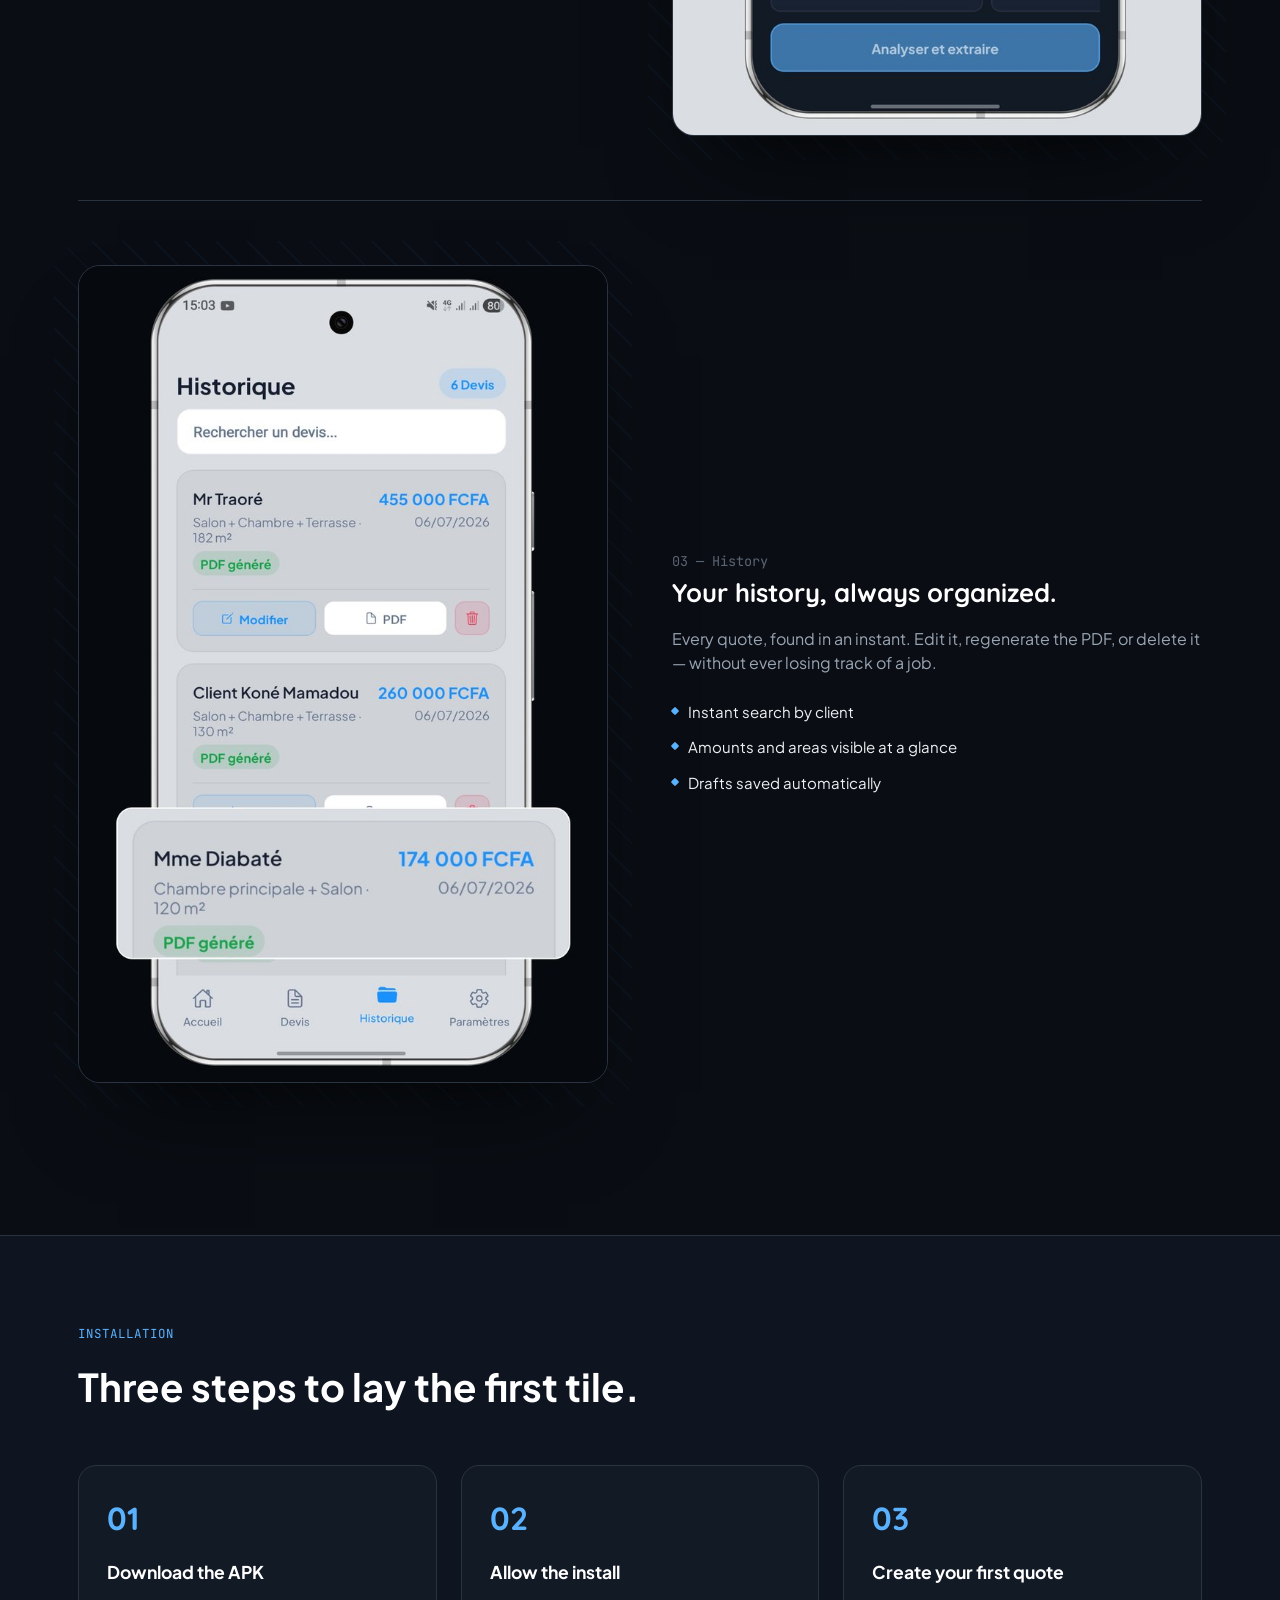
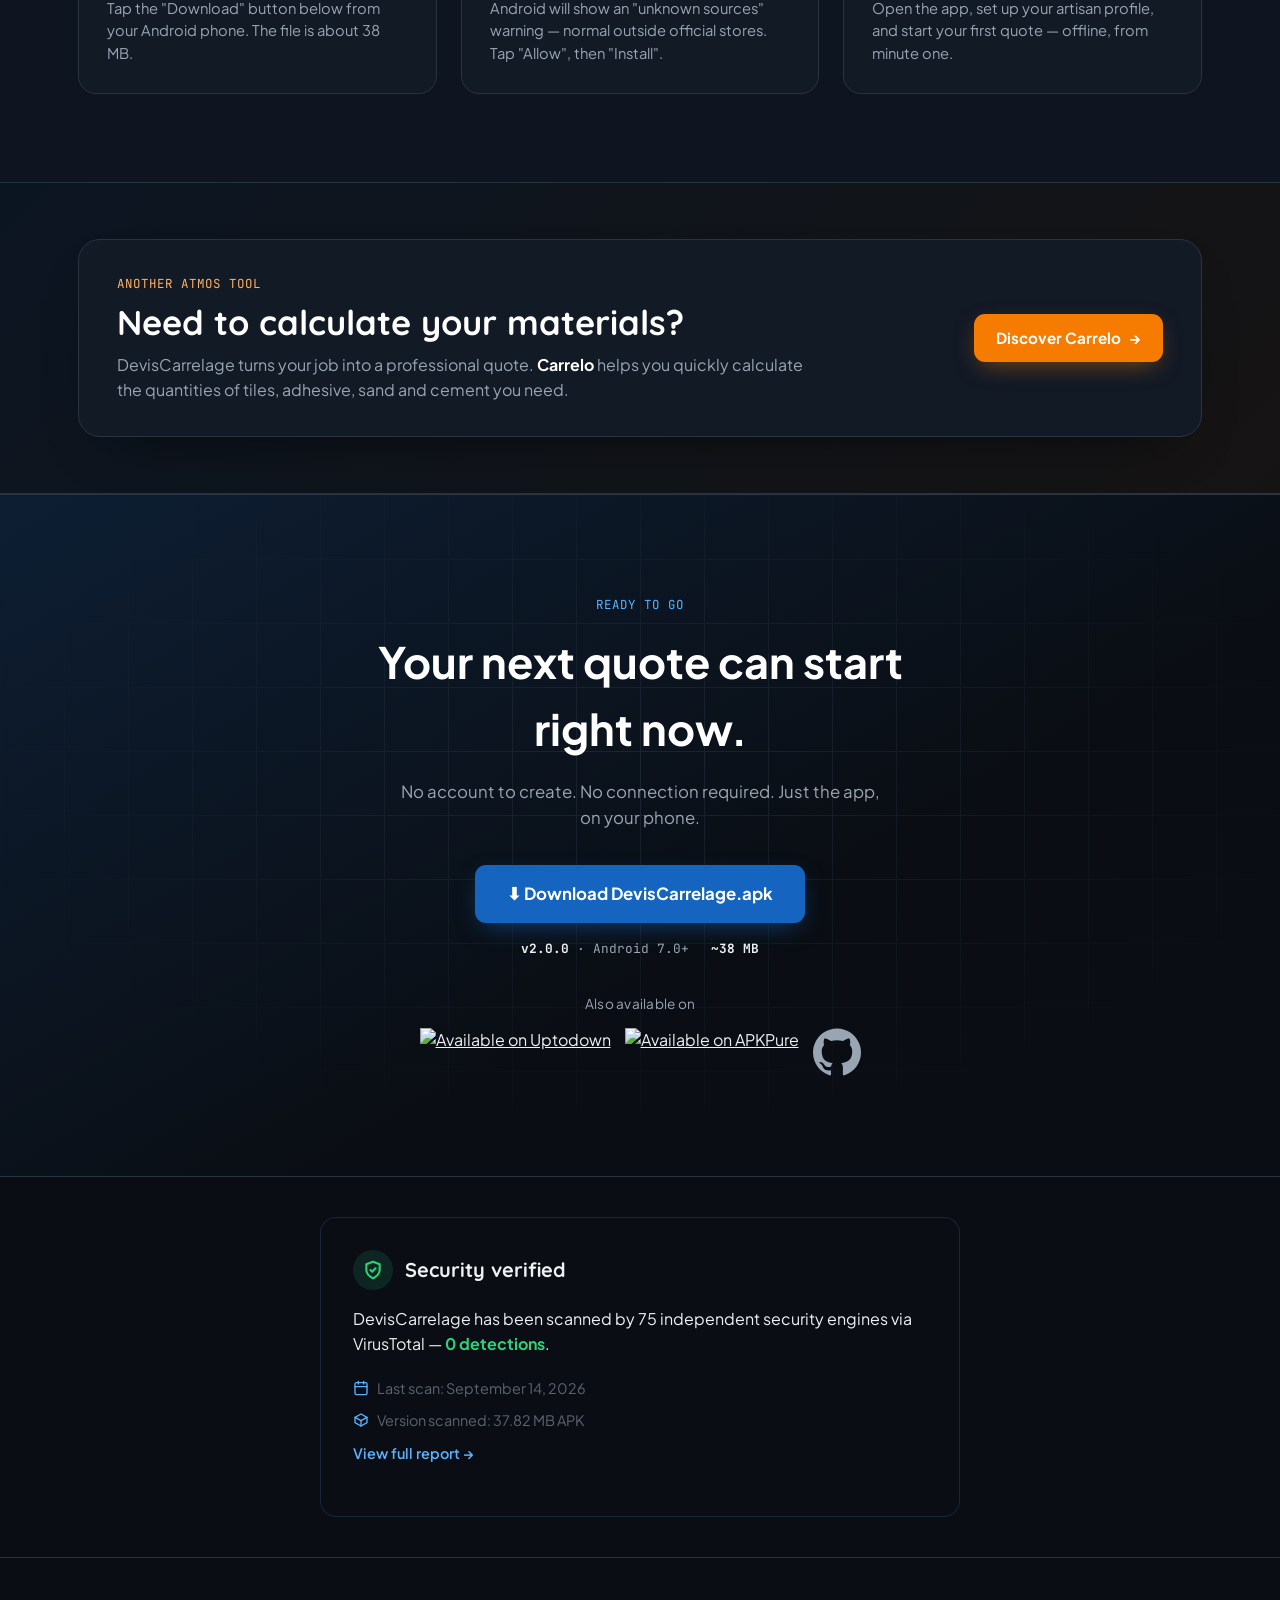
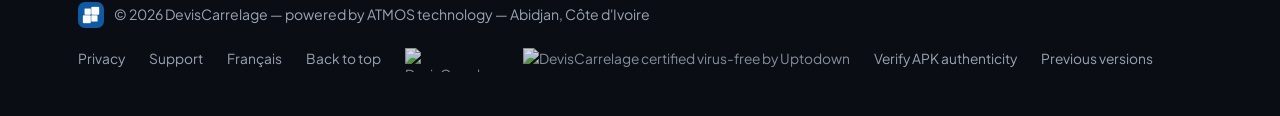
==== commit 4e30c463: "Install Vercel Web Analytics Implemented Vercel Web Analytics for the deviscarrelage-site project.  " ====
--- a/index.html
+++ b/index.html
@@ -45,6 +45,7 @@
 <link rel="preconnect" href="https://fonts.gstatic.com" crossorigin>
 <link href="https://fonts.googleapis.com/css2?family=Quicksand:wght@500;600;700&family=Plus+Jakarta+Sans:ital,wght@0,400;0,500;0,600;0,700;0,800;1,400&family=JetBrains+Mono:wght@400;500;600&display=swap" rel="stylesheet">
 <link rel="stylesheet" href="css/styles.css">
+<script defer src="https://cdn.vercel-insights.com/v1/script.js"></script>
 </head>
   
 <body>
@@ -78,6 +79,7 @@
     <div class="navlinks">
       <a href="#fonctionnalites">Fonctionnalités</a>
       <a href="#comment">Comment ça marche</a>
+      <a href="carrelo/" class="nav-product">Carrelo</a>
       <a href="en/" data-lang-switch="en" class="lang-switch">EN</a>
     </div>
     <a href="#telecharger" class="btn btn-primary btn-sm">Télécharger</a>
@@ -230,6 +232,20 @@
     </div>
   </section>
 
+  <!-- CARRELO PASSERELLE -->
+  <section class="product-bridge" aria-labelledby="carrelo-bridge-title">
+    <div class="wrap">
+      <div class="product-bridge__inner">
+        <div class="product-bridge__copy">
+          <span class="kicker product-bridge__kicker">Un autre outil ATMOS</span>
+          <h2 id="carrelo-bridge-title">Besoin de calculer vos matériaux ?</h2>
+          <p>DevisCarrelage transforme votre chantier en devis. <strong>Carrelo</strong>, lui, vous aide à déterminer rapidement les quantités de carrelage, colle, sable et ciment nécessaires.</p>
+        </div>
+        <a href="carrelo/" class="btn btn-product">Découvrir Carrelo <span aria-hidden="true">→</span></a>
+      </div>
+    </div>
+  </section>
+
   <!-- FINAL CTA -->
   <section class="final-cta" id="telecharger">
     <div class="tile-bg on" style="mask-image:radial-gradient(ellipse 80% 80% at 50% 40%, black 0%, transparent 70%); -webkit-mask-image:radial-gradient(ellipse 80% 80% at 50% 40%, black 0%, transparent 70%);"></div>
--- a/css/styles.css
+++ b/css/styles.css
@@ -363,3 +363,47 @@
 .security-section__link:hover {
   text-decoration: underline;
 }
+
+/* ---------- sister product bridge: Carrelo ---------- */
+.product-bridge{
+  padding:56px 0;
+  background:linear-gradient(135deg, rgba(21,101,192,.08), rgba(245,124,0,.05));
+  border-top:1px solid var(--joint-fonce);
+  border-bottom:1px solid var(--joint-fonce);
+}
+.product-bridge__inner{
+  display:flex;
+  align-items:center;
+  justify-content:space-between;
+  gap:40px;
+  padding:34px 38px;
+  background:var(--panneau);
+  border:1px solid var(--joint-fonce);
+  border-radius:22px;
+  box-shadow:0 24px 60px -36px rgba(0,0,0,.75);
+}
+.product-bridge__copy{max-width:720px;}
+.product-bridge__kicker{color:#ffb066; margin-bottom:10px;}
+.product-bridge h2{
+  font-family:'Quicksand',sans-serif;
+  font-size:clamp(1.55rem,2.8vw,2.15rem);
+  line-height:1.15;
+  color:#fff;
+  margin-bottom:10px;
+}
+.product-bridge p{color:var(--texte-att); max-width:700px;}
+.product-bridge p strong{color:#fff;}
+.btn-product{
+  flex-shrink:0;
+  background:#f57c00;
+  color:#fff;
+  box-shadow:0 8px 24px -8px rgba(245,124,0,.55);
+}
+.btn-product:hover{background:#ff8b12; transform:translateY(-1px);}
+.nav-product{color:#ffb066 !important;}
+.nav-product:hover{color:#fff !important;}
+
+@media (max-width:880px){
+  .product-bridge__inner{flex-direction:column; align-items:flex-start; padding:28px;}
+  .btn-product{width:100%;}
+}
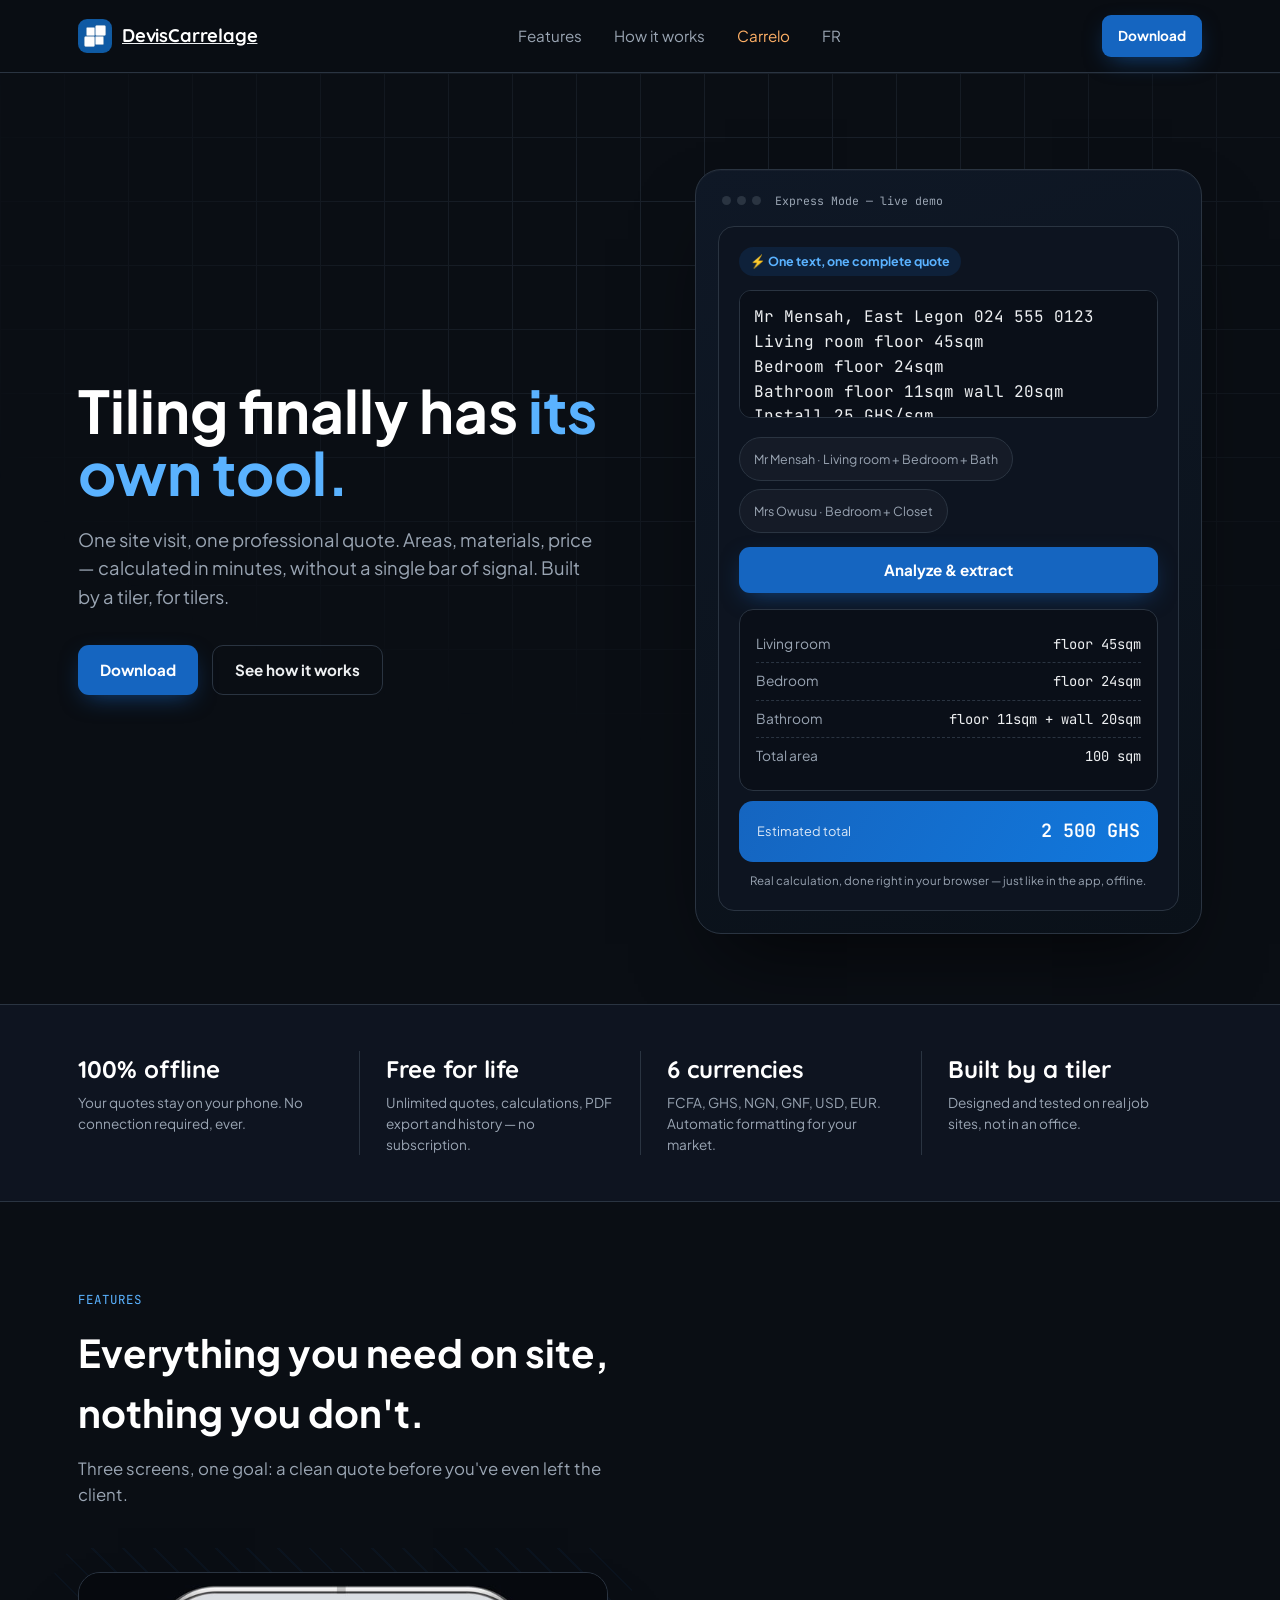
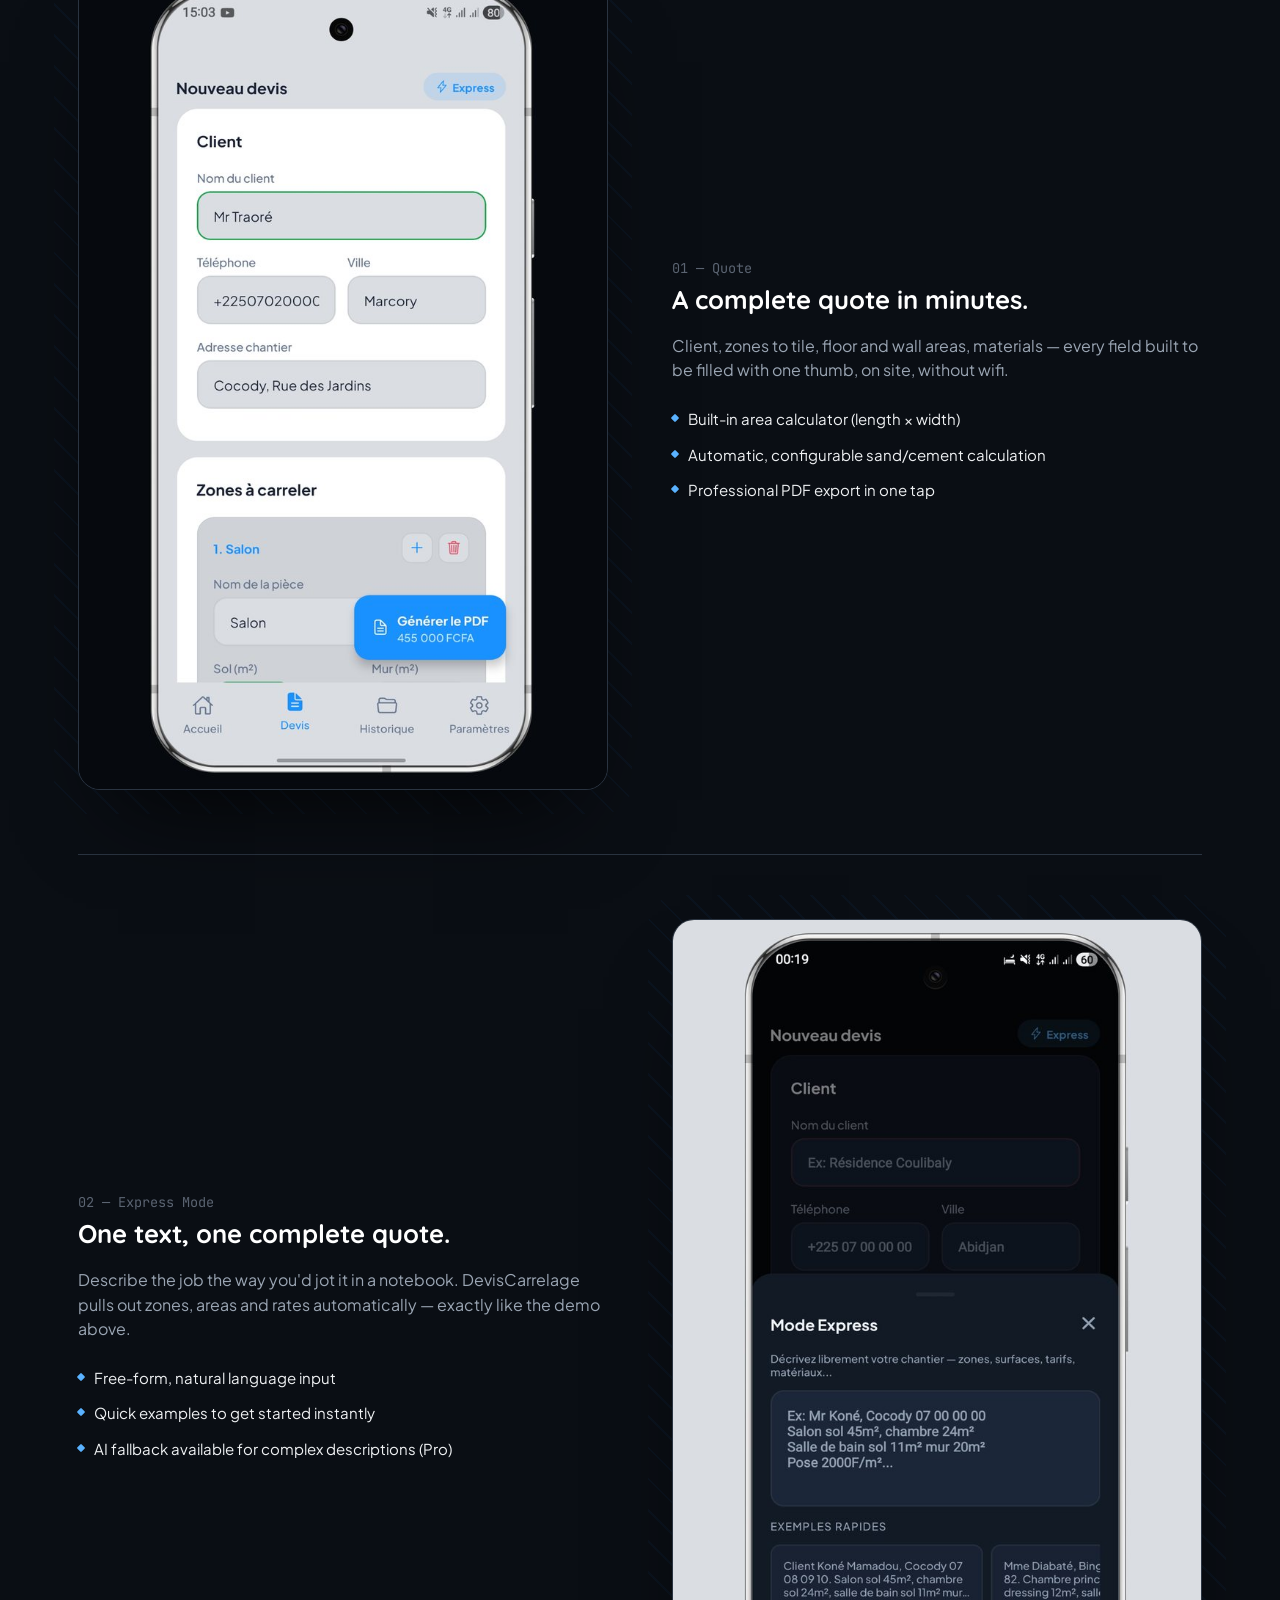
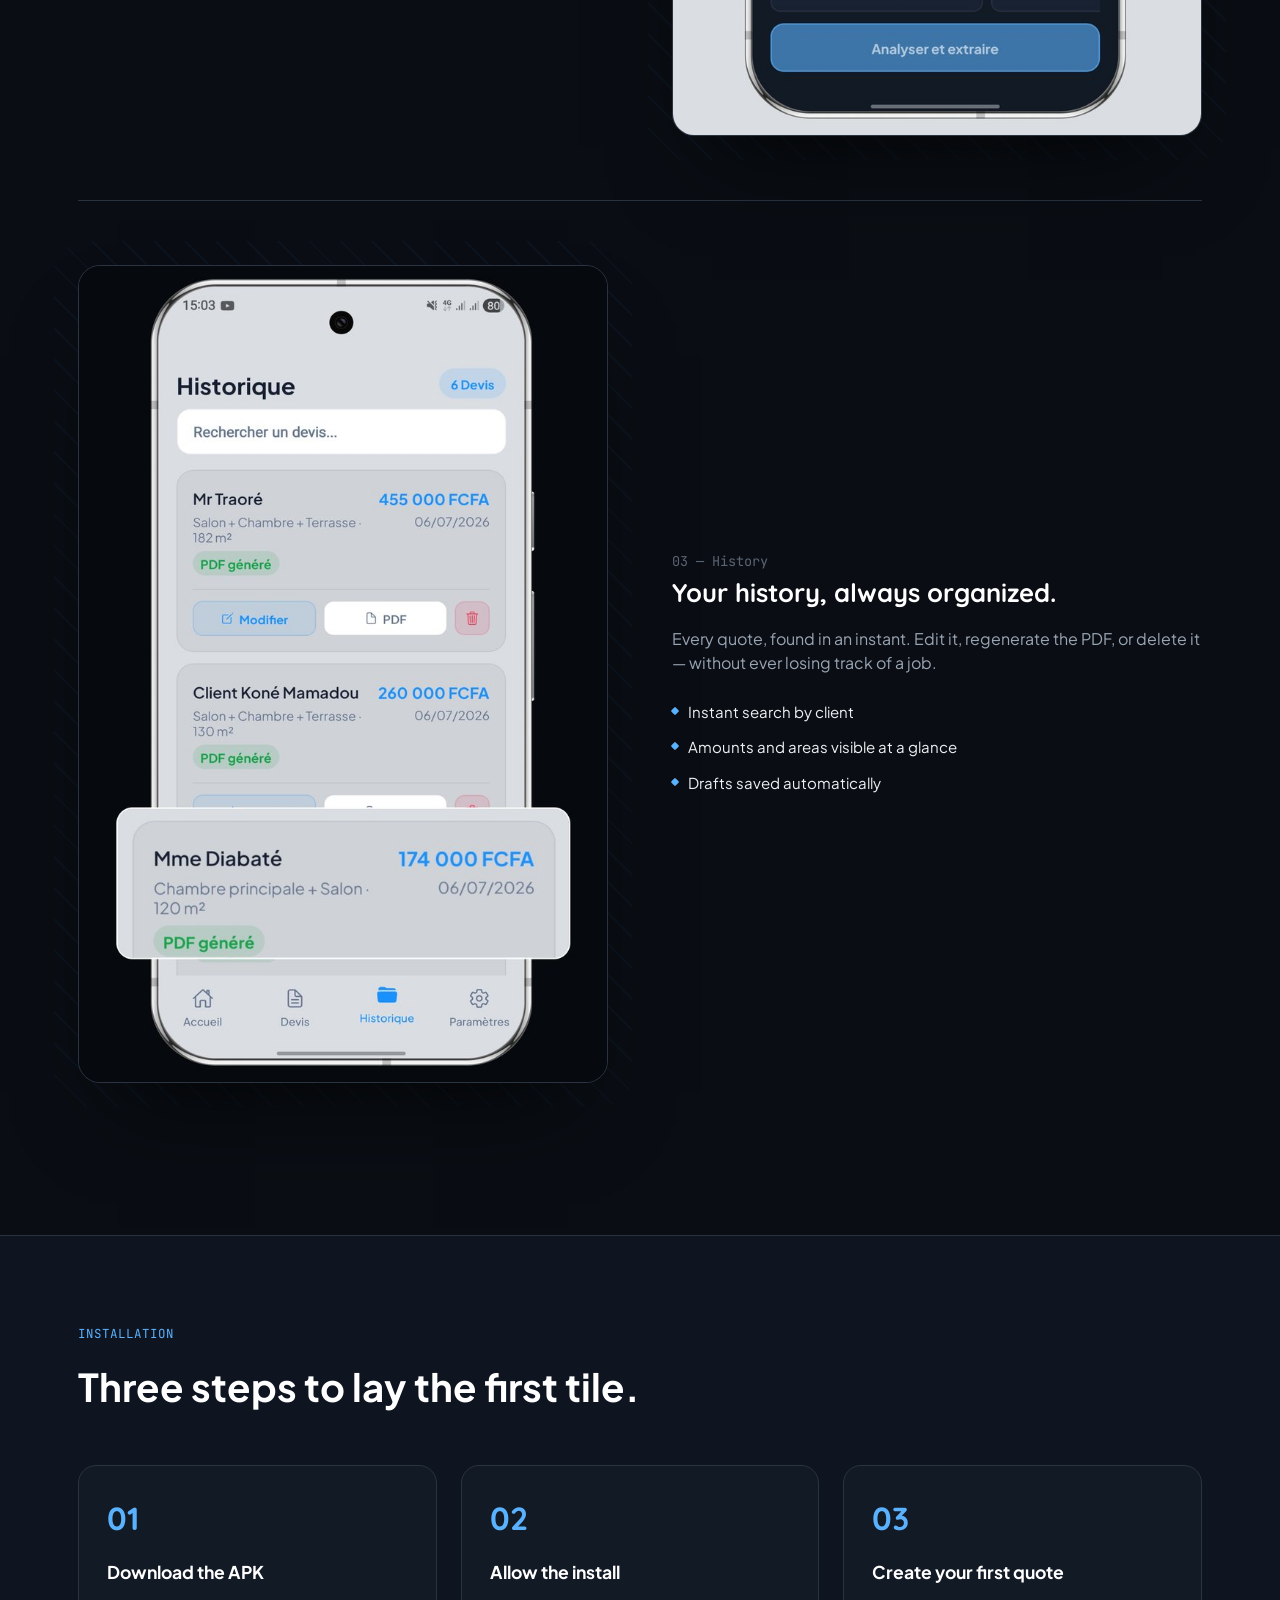
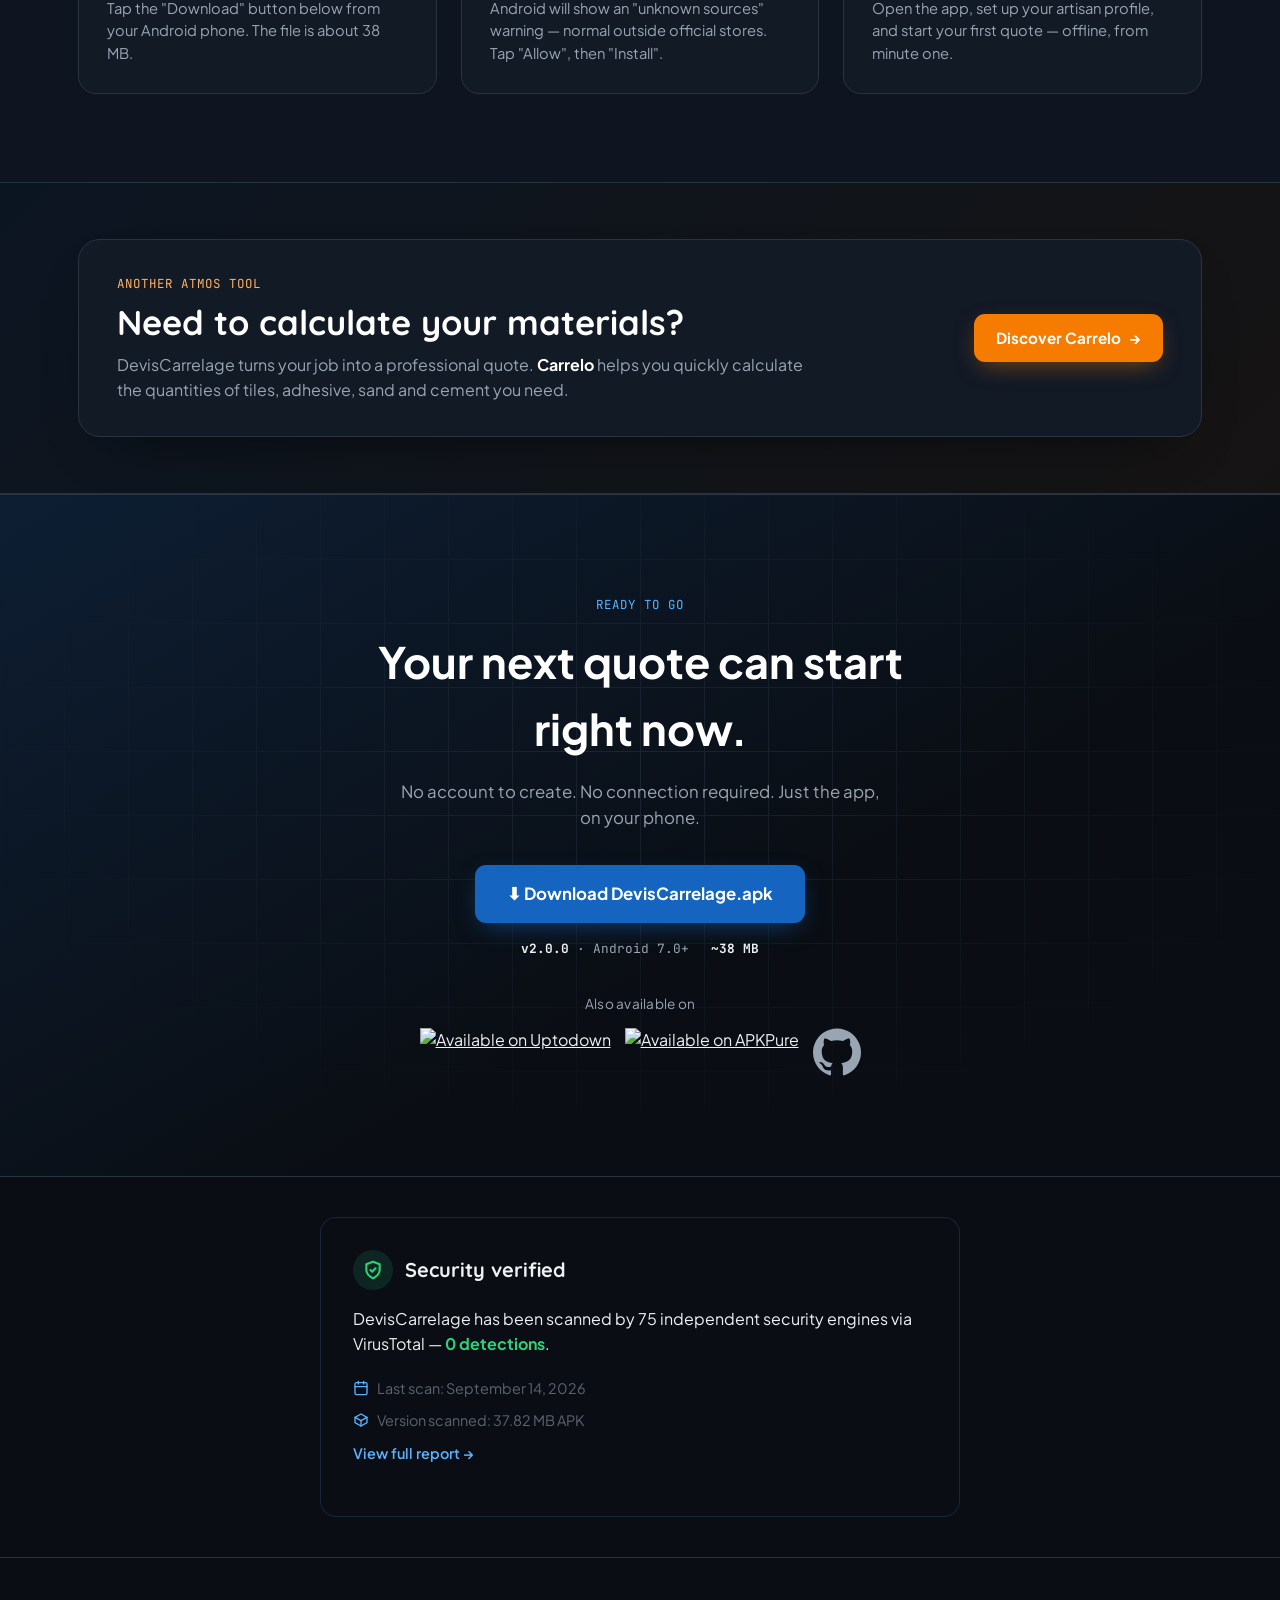
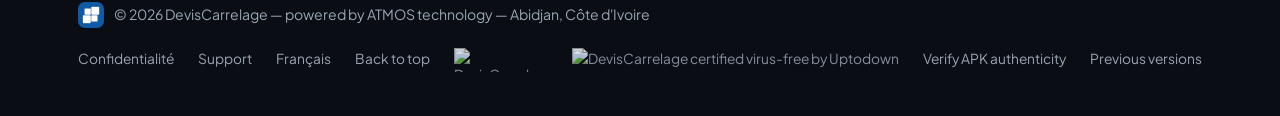
==== commit 3c089a8d: "Merge pull request #2 from Draymondo/vercel/install-and-configure-vercel-s-8is24o Install and config" ====
--- a/index.html
+++ b/index.html
@@ -45,7 +45,10 @@
 <link rel="preconnect" href="https://fonts.gstatic.com" crossorigin>
 <link href="https://fonts.googleapis.com/css2?family=Quicksand:wght@500;600;700&family=Plus+Jakarta+Sans:ital,wght@0,400;0,500;0,600;0,700;0,800;1,400&family=JetBrains+Mono:wght@400;500;600&display=swap" rel="stylesheet">
 <link rel="stylesheet" href="css/styles.css">
-<script defer src="https://cdn.vercel-insights.com/v1/script.js"></script>
+<script>
+window.si = window.si || function () { (window.siq = window.siq || []).push(arguments); };
+</script>
+<script defer src="/_vercel/speed-insights/script.js"></script>
 </head>
   
 <body>
@@ -323,7 +326,7 @@
       <span>© 2026 DevisCarrelage — powered by ATMOS technology — Abidjan, Côte d'Ivoire</span>
     </div>
     <div class="foot-links">
-      <a href="https://draymondo.github.io/deviscarrelage-privacy/" target="_blank" rel="noopener">Confidentialité</a>
+        <a href="./politique-confidentialite.html" ...>Confidentialité</a>
       <a href="mailto:support.deviscarrelage@gmail.com">Support</a>
       <a href="#top">Haut de page</a>
       <a href="https://www.saashub.com/deviscarrelage?utm_source=badge&utm_campaign=badge&utm_content=deviscarrelage&badge_variant=color&badge_kind=approved" target="_blank" rel="noopener" class="saashub-badge">
